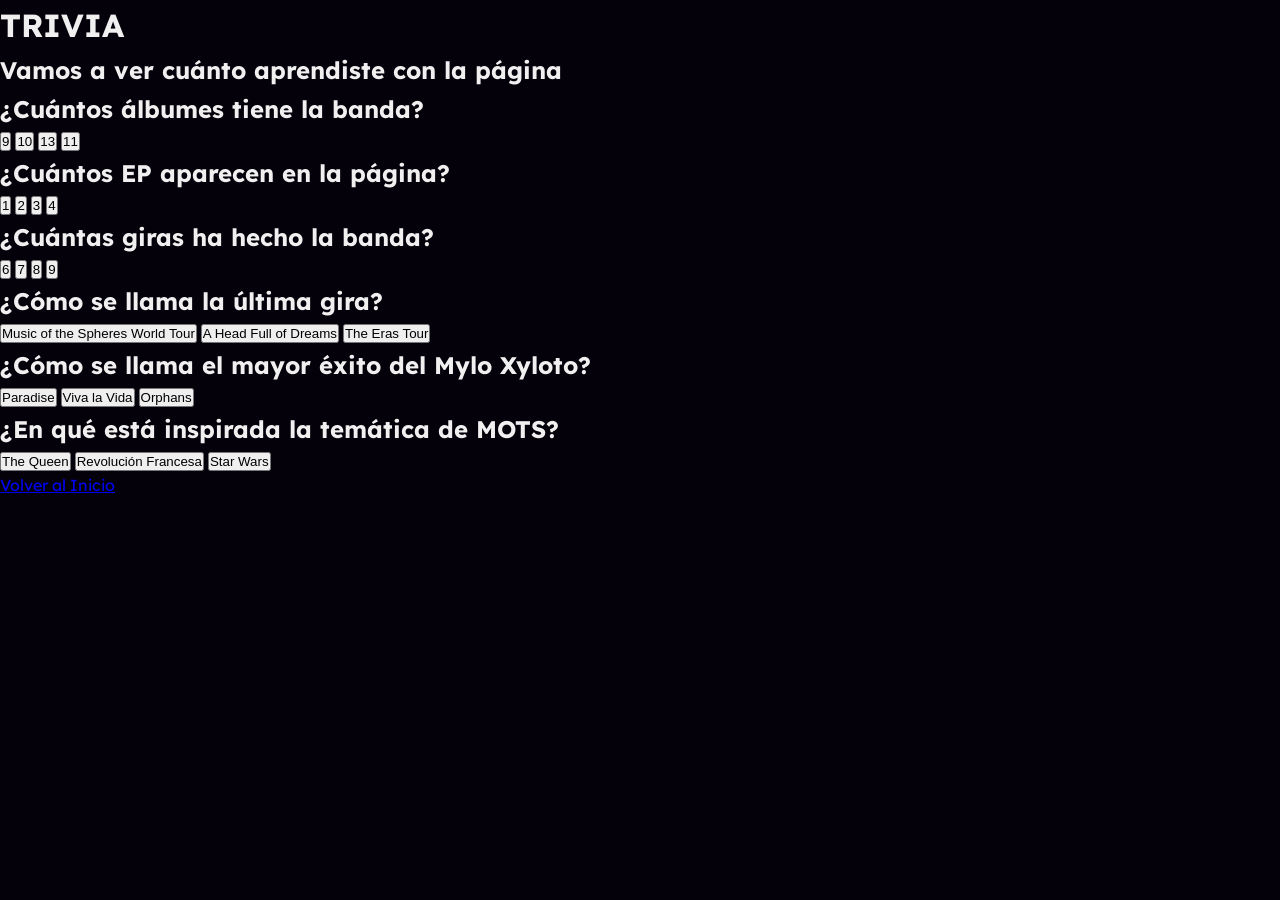
==== index2.html @ adcf5cf4 "nuevos cambios" ====
<!DOCTYPE html>
<html lang="es">
<head>
    <meta charset="UTF-8">
    <meta name="viewport" content="width=device-width, initial-scale=1.0">
    <title>Coldplay Trivia</title>
    <link href="https://fonts.googleapis.com/css2?family=Lexend:wght@300;400;700&display=swap" rel="stylesheet">
    <link rel="stylesheet" href="https://cdnjs.cloudflare.com/ajax/libs/font-awesome/6.0.0/css/all.min.css">
    <link rel="stylesheet" href="styles.css">
    <link rel="stylesheet" href="trivia-styles.css">
</head>
<body class="trivia-page">

    <div class="trivia-header">
        <h1>TRIVIA</h1>
        <h2>Vamos a ver cuánto aprendiste con la página</h2>
    </div>

    <main id="contenedor-trivia" class="contenedor-preguntas">
        </main>

    <div class="contenedor-final">
        <button id="btn-listo" class="boton-trivia" style="display: none;">
            LISTO
        </button>

        <div id="resultado" class="resultado-box">
            <h2 id="puntaje-texto"></h2>
            <p id="mensaje-feedback"></p>
            <a href="index.html" class="boton-volver">Volver al Inicio</a>
        </div>
    </div>

    <script src="script2.js"></script>
</body>
</html>
---- styles.css ----
:root {
    --fondo: #05010a;
    --texto: #f0f0f0;
    --cian: #00d4ff;
    --rosa: #ff00ff;
    --morado: #6a0dad;
}

* {
    box-sizing: border-box;
    margin: 0;
    padding: 0;
}

body {
    background-color: var(--fondo);
    color: var(--texto);
    font-family: 'Lexend', sans-serif;
    line-height: 1.6;
    overflow-x: hidden;
}

/* NAVEGACIÓN */
.navbar {
    display: flex;
    justify-content: space-between;
    padding: 20px 5%;
    position: fixed;
    width: 100%;
    background: rgba(5, 1, 10, 0.9);
    z-index: 1000;
    border-bottom: 1px solid rgba(255, 255, 255, 0.1);
}

.logo {
    font-weight: bold;
    letter-spacing: 5px;
    color: var(--cian);
}

.nav-links {
    display: flex;
    list-style: none;
    gap: 20px;
}

.nav-links a {
    color: white;
    text-decoration: none;
    font-size: 0.9rem;
    transition: 0.3s;
}

.nav-links a:hover {
    color: var(--rosa);
}

/* Hero con fondo full-page (solo en esta sección) */
.hero {
    position: relative;              /* Necesario para posicionar la capa de fondo */
    height: 100vh;                   /* Ocupa toda la altura de la ventana */
    min-height: 700px;               /* Evita que se haga muy pequeño en móviles */
    width: 100vw;                    /* Ancho completo de la ventana */
    margin: 0;
    padding: 0;
    overflow: hidden;
    display: flex;
    align-items: center;
    justify-content: center;
    text-align: center;
    background: radial-gradient(circle at center, rgba(26, 1, 61, 0.7) 0%, rgba(5, 1, 10, 0.95) 70%);
}

/* Capa de imagen de fondo (full-page) */
.hero-background {
    position: absolute;
    inset: 0;                        /* Cubre todo el header: top, right, bottom, left = 0 */
    background-image: url('img/Coldplay.jpg');  /* ← CAMBIA ESTA RUTA por tu imagen */
    background-size: cover;          /* Cubre todo sin distorsionar */
    background-position: center;     /* Centrado */
    background-repeat: no-repeat;
    z-index: -1;                     /* Detrás del texto */
    filter: brightness(0.5) contrast(1.1) saturate(1.2); /* Ajusta para que el texto sea legible */
}

/* El contenido (texto) queda por encima */
.hero-content {
    position: relative;
    z-index: 2;                      /* Por encima de la imagen */
}

/* Ajusta el tamaño del título para que destaque en full-screen */
.hero h1 {
    font-size: 8rem;                 /* Grande para full-page */
    letter-spacing: 20px;
    margin: 0;
    line-height: 1.1;
}

.text-gradient {
    background: linear-gradient(to right, var(--cian), var(--rosa));
    -webkit-background-clip: text;
    -webkit-text-fill-color: transparent;
}

/* SECCIONES GENERALES */
.titulo-seccion {
    text-align: center;
    font-size: 2.5rem;
    margin-bottom: 40px;
    letter-spacing: 8px;
}

#spans {
    color:#ffffff 
}

/* GRID DE INTEGRANTES */
.seccion-banda { padding: 100px 10%; }

.grid-integrantes {
    display: grid;
    grid-template-columns: repeat(auto-fit, minmax(200px, 1fr));
    gap: 30px;
}

.tarjeta-miembro {
    background: rgba(255, 255, 255, 0.03);
    padding: 30px;
    border-radius: 20px;
    text-align: center;
    border: 1px solid rgba(255, 255, 255, 0.1);
    transition: 0.4s;
}

.tarjeta-miembro:hover {
    transform: translateY(-10px);
    border-color: var(--cian);
    box-shadow: 0 0 20px rgba(0, 212, 255, 0.2);
}

.foto {
    width: 100px;
    height: 100px;
    border-radius: 50%;
    margin: 0 auto 20px;
    background-size: cover;
}

/* ROW DE ÁLBUM */
.seccion-discos { padding: 80px 10%; }

.linea-division {
    height: 2px;
    background: linear-gradient(to right, transparent, var(--cian), transparent);
    margin-bottom: 60px;
}

/* GRID DE CANCIONES - ajustado para imágenes más grandes y cuadradas */
.grid-albums {
    display: grid;
    grid-template-columns: repeat(auto-fit, minmax(220px, 1fr));
    gap: 30px;
    padding: 0 5%;
    margin: 40px 0;
}

.tarjeta-album {
    background: rgba(255, 255, 255, 0.03);
    border-radius: 20px;          /* o 24px si quieres más redondeado */
    overflow: hidden;
    border: 1px solid rgba(255, 255, 255, 0.1);
    text-align: center;
    transition: all 0.4s ease;
    cursor: pointer;
    
    /* ← Esto crea espacio alrededor de todo el contenido */
    padding: 12px;
    box-sizing: border-box;
}

.tarjeta-album:hover {
    transform: translateY(-12px);
    box-shadow: 0 0 30px rgba(0, 229, 255, 0.2);
}

.foto-album {
    width: 100%;
    height: 220px;
    background-size: cover;
    background-position: center;
    border-radius: 12px;
    box-shadow: inset 0 2px 10px rgba(0, 0, 0, 0.35);
}

.tarjeta-album h3 {
    font-size: 1.3rem;
    margin: 15px 10px 5px;
    color: var(--texto);
}

.tarjeta-album p {
    font-size: 1rem;
    opacity: 0.8;
    margin: 0 0 15px;
    color: var(--cian);
}

.foto-album {
    width: 180px;
    height: 180px;
    border-radius: 16px;
    margin: 0 auto 20px;
    background-size: cover;
    background-position: center;
    box-shadow: 0 8px 25px rgba(0, 0, 0, 0.5);
}

/* ESTILOS PARA LA EXPANSIÓN */
.tarjeta-album {
    transition: all 0.5s cubic-bezier(0.4, 0, 0.2, 1);
    max-height: 350px; /* Altura cerrada */
}

/* Cuando la tarjeta tiene la clase 'active' */
.tarjeta-album.active {
    max-height: 600px; /* Se expande verticalmente */
    transform: scale(1.02);
    cursor: default;
}

.expand-content {
    max-height: 0;
    overflow: hidden;
    transition: max-height 0.5s ease, opacity 0.5s ease;
    opacity: 0;
    padding: 0 10px;
    border-top: 1px solid rgba(255, 255, 255, 0);
}

.tarjeta-album.active .expand-content {
    max-height: 200px;
    opacity: 1;
    margin-top: 20px;
    padding-top: 15px;
    border-top: 1px solid rgba(255, 255, 255, 0.1);
}

.cancion-famosa {
    font-size: 0.9rem;
    color: #fff;
    margin-bottom: 15px;
}

.cancion-famosa span {
    color: var(--cian);
    display: block;
    font-size: 1.2rem;
    margin-top: 5px;
}

.boton-reproducir {
    background: var(--cian);
    border: none;
    padding: 10px 20px;
    border-radius: 25px;
    color: #05010a;
    font-family: 'Lexend', sans-serif;
    font-weight: bold;
    cursor: pointer;
    transition: 0.3s;
    display: flex;
    align-items: center;
    gap: 10px;
    margin: 0 auto;
}

.boton-reproducir:hover {
    background: var(--rosa);
    transform: scale(1.05);
}

/* Hover personalizado por álbum */
.album-parachutes:hover {
    border-color: #FFFF00;
    box-shadow: 0 0 30px rgba(255, 255, 0, 0.5);
}

.album-rush:hover {
    border-color: #ffffff;
    box-shadow: 0 0 30px rgb(255, 255, 255);
}

.album-xy:hover {
    border-color: #0047AB;
    box-shadow: 0 0 30px rgba(0, 71, 171, 0.6);
}

.album-viva:hover {
    border-color: #654321;
    box-shadow: 0 0 30px rgba(101, 67, 33);
}

.album-prospekt:hover {
    border-color: #e4870d;
    box-shadow: 0 0 30px rgb(228, 135, 13);
}

.album-mylo:hover {
    border-color: #FF10F0;
    box-shadow: 0 0 35px rgba(255, 16, 240, 0.7);
}

.album-ghost:hover {
    border-color: #13708f;
    box-shadow: 0 0 30px rgba(19, 112, 143);
}

.album-head:hover {
    border-color: #CC5500;
    box-shadow: 0 0 30px rgb(204, 85, 0);
}

.album-kaleidoscope:hover {
    border-color: #3232FF;
    box-shadow: 0 0 30px rgb(50, 50, 255);
}

.album-everyday:hover {
    border-color: #808080;
    box-shadow: 0 0 30px rgba(128, 128, 128);
}

.album-spheres:hover {
    border-color: #000064;
    box-shadow: 0 0 30px rgba(0, 0, 100);
}

.album-moon:hover {
    border-color: #00446A;
    box-shadow: 0 0 35px rgb(0, 68, 106);
}


/* GIRAS */
.seccion-giras {
  color: white;
  font-family: "Roboto Condensed", sans-serif;
  padding: 30px 5% 0 5%;
  width: 90%;
  margin: auto;
}

.row-gira {
  display: flex;
  align-items: stretch;
  /* Hace que imagen y texto tengan la misma altura */
  border: 1px solid rgba(255, 255, 255, 0.1);
  overflow: hidden;
  padding: 0;
  margin-bottom: 40px;
}

/* Clase para invertir el orden en la Temporada 2 */
.reverse {
  flex-direction: row-reverse;
}

.texto-era {
  flex: 0 0 70%;
  padding: 40px;
  display: flex;
  flex-direction: column;
  justify-content: center;
}

.imagen-giras {
  flex: 0 0 31%;
  background-position: center;
  background-size: contain;
  background-repeat: no-repeat;
  margin: 0;
  padding: 0;
  min-height: 400px;
  filter: grayscale(0.3) contrast(1.2);
  background-position: center;
  transition: 0.5s;
}

/* Contenedor que agrupa las dos fotos */
.contenedor-imagenes-vertical {
    flex: 0 0 31%; /* Mantiene el ancho que ya tenías */
    display: flex;
    flex-direction: column; /* Las apila una arriba de la otra */
    gap: 0; /* Cambia a 10px si quieres una pequeña separación entre ellas */
}

/* Estilo para cada imagen individual */
.imagen-gira-v {
    flex: 1; /* Hace que cada foto ocupe la mitad exacta de la altura */
    background-position: center;
    background-size: cover;
    background-repeat: no-repeat;
    transition: 0.5s;
    filter: grayscale(0.3) contrast(1.2);
}

.imagen-gira-v:hover {
    filter: grayscale(0);
}

.e1-box {
  border: 3px solid #0047AB;
  box-shadow: -10px 0 20px rgba(255, 255, 0, 0.5);
}

.e1-box h2 {
  color: var(--cian);
  font-size: 40px;
  margin-bottom: 20px;
}

.e2-box {
  border: 3px solid #654321;
  box-shadow: 10px 0 20px rgba(255, 16, 240, 0.7);
}

.e2-box h2 {
  color: var(--cian);
  font-size: 40px;
  margin-bottom: 20px;
  text-align: right;
}

.e3-box {
  border: 3px solid #CC5500;
  box-shadow: -10px 0 20px rgb(50, 50, 255);
}

.e3-box h2 {
  color: var(--cian);
  font-size: 40px;
  margin-bottom: 20px;
}

.e4-box {
  border: 3px solid #00446A;
  box-shadow: 10px 0 20px rgba(0, 0, 100);
}

.e4-box h2 {
  color: var(--cian);
  font-size: 40px;
  margin-bottom: 20px;
  text-align: right;
}

.e2-box, .e4-box p {
  text-align: right;
}

.e1-box, .e2-box, .e3-box, .e4-box {
  border-radius: 15px; 
} 

.parrafo-giras {
  font-size: 1.1rem;
  line-height: 1.8;
  color: #cccccc;
  text-align: justify;
}

/* DATOS CURIOSOS */
.seccion-curiosidades { padding: 100px 10%; background: #080212; }

.dato-box {
    background: rgba(255, 255, 255, 0.03);
    margin-bottom: 20px;
    padding: 25px;
    border-left: 4px solid var(--rosa);
    border-radius: 0 15px 15px 0;
}

.neon-pink { color: var(--rosa); font-weight: bold; text-shadow: 0 0 5px var(--rosa); }
.neon-blue { color: var(--cian); font-weight: bold; text-shadow: 0 0 5px var(--cian); }

/* Contenedor para centrar el botón */
.contenedor-trivia {
    display: flex;
    justify-content: center; /* Centra horizontalmente */
    padding: 40px 0;         /* Espacio arriba y abajo del botón */
    width: 100%;
}

/* El botón de Trivia */
.boton-trivia {
    background-color: transparent;
    color: var(--cian);
    border: 2px solid var(--cian);
    font-family: 'Lexend', sans-serif;
    font-weight: bold;
    letter-spacing: 2px;
    cursor: pointer;
    transition: all 0.3s ease;
    
    /* MANEJO DEL TAMAÑO: */
    padding: 25px 60px;      /* 1. Relleno (Aumenta el tamaño desde adentro) */
    font-size: 2rem;       /* 2. Tamaño de la fuente (Escala el botón) */
    min-width: 300px;        /* 3. Ancho mínimo (Asegura un tamaño base) */
    border-radius: 30px;     /* Redondeado de esquinas */
}

/* Efecto al pasar el mouse */
.boton-trivia:hover {
    background-color: var(--cian);
    color: var(--fondo);
    box-shadow: 0 0 20px var(--cian);
    transform: translateY(-3px); /* Pequeño salto hacia arriba */
}

/* --- ESTILOS DEL FOOTER CORREGIDOS --- */
footer {
    background-color: #05010a; /* Fondo oscuro para que resalten los botones */
    padding: 30px 5%;
    border-top: 1px solid rgba(255, 255, 255, 0.05);
}

.footer-container {
    display: flex;
    justify-content: space-between; /* Separa sociales a la izq y textos a la der */
    align-items: center; /* Centra verticalmente */
    max-width: 1200px;
    margin: 0 auto;
}

/* Sección de Botones Sociales */
.footer-socials {
    display: flex;
    gap: 15px; /* Espacio entre botones */
}

/* El botón circular blanco y transparente */
.social-btn {
    display: flex;
    align-items: center;
    justify-content: center;
    width: 40px;  /* Tamaño del círculo */
    height: 40px;
    border-radius: 50%; /* Lo hace circular */
    border: 2px solid rgba(255, 255, 255, 0.3); /* Borde blanco transparente */
    color: rgba(255, 255, 255, 0.7); /* Icono blanco transparente */
    font-size: 1.1rem;
    text-decoration: none;
    transition: all 0.3s ease; /* Animación suave */
    background-color: transparent;
}

/* Efecto Hover (igual que en el video) */
.social-btn:hover {
    background-color: #ffffff; /* Fondo se vuelve blanco sólido */
    color: #05010a;            /* Icono se vuelve oscuro */
    border-color: #ffffff;     /* Borde se vuelve blanco sólido */
    transform: translateY(-3px); /* Pequeño salto hacia arriba */
}

.footer-credits {
    text-align: center;      /* Asegura que el texto esté centrado */
    width: 100%;
}

.footer-credits p {
    margin: 5px 0;
    display: block;          /* Hace que cada frase ocupe su propia línea */
}

.footer-credits .spans a {
    color: var(--rosa); /* O usa var(--cian) si prefieres */
    text-decoration: none;
    font-weight: bold;
}

.footer-credits .spans a:hover {
    text-decoration: underline;
}


/* RESPONSIVE DESIGN (PARA TODOS LOS CELULARES) */

@media screen and (max-width: 768px) {
    /* 1. Ajuste de Títulos Principales */
    .hero-content h1 {
        font-size: 2.5rem; /* Más pequeño para que no se corte */
        letter-spacing: 2px;
    }

    .titulo-seccion {
        font-size: 2rem;
        margin-bottom: 30px;
    }

    /* 2. Navegación (Navbar) */
    .navbar {
        flex-direction: column;
        padding: 10px;
        text-align: center;
    }

    .nav-links {
        gap: 10px;
        margin-top: 10px;
        flex-wrap: wrap; /* Si hay muchos links, saltan de línea */
        justify-content: center;
    }

    .nav-links li a {
        font-size: 0.9rem;
    }

    /* 3. Grid de Integrantes (Banda) */
    .grid-integrantes {
        grid-template-columns: 1fr; /* Una sola columna en móvil */
        gap: 20px;
        padding: 20px;
    }

    .tarjeta-miembro {
        max-width: 100%; /* Que ocupen todo el ancho disponible */
    }

    /* 4. Sección de Discos (Discografía) */
    .contenedor-discos {
        flex-direction: column; /* Se apilan verticalmente */
        height: auto;
        gap: 15px;
    }

    .tarjeta-album {
        width: 100% !important; /* Forzamos el ancho completo */
        height: 300px; /* Altura fija para que no sea infinita */
    }

    .tarjeta-album.active {
        height: 450px; /* Un poco más alta cuando se abre */
    }

    /* 5. Giras y Hechos Curiosos */
    .grid-giras, .grid-curiosidades {
        grid-template-columns: 1fr; /* Todo en una columna */
    }

    .box-gira, .box-curiosidad {
        padding: 20px;
        text-align: center;
    }

    /* 6. Trivia Button */
    .boton-trivia {
        width: 90%; /* Casi todo el ancho del cel */
        font-size: 1.5rem;
        padding: 15px;
    }

    /* 7. Footer */
    .footer-container {
        flex-direction: column;
        gap: 25px;
        text-align: center;
    }

    .footer-socials {
        justify-content: center;
        flex-wrap: wrap;
    }

    .footer-credits {
        text-align: center;
    }
}
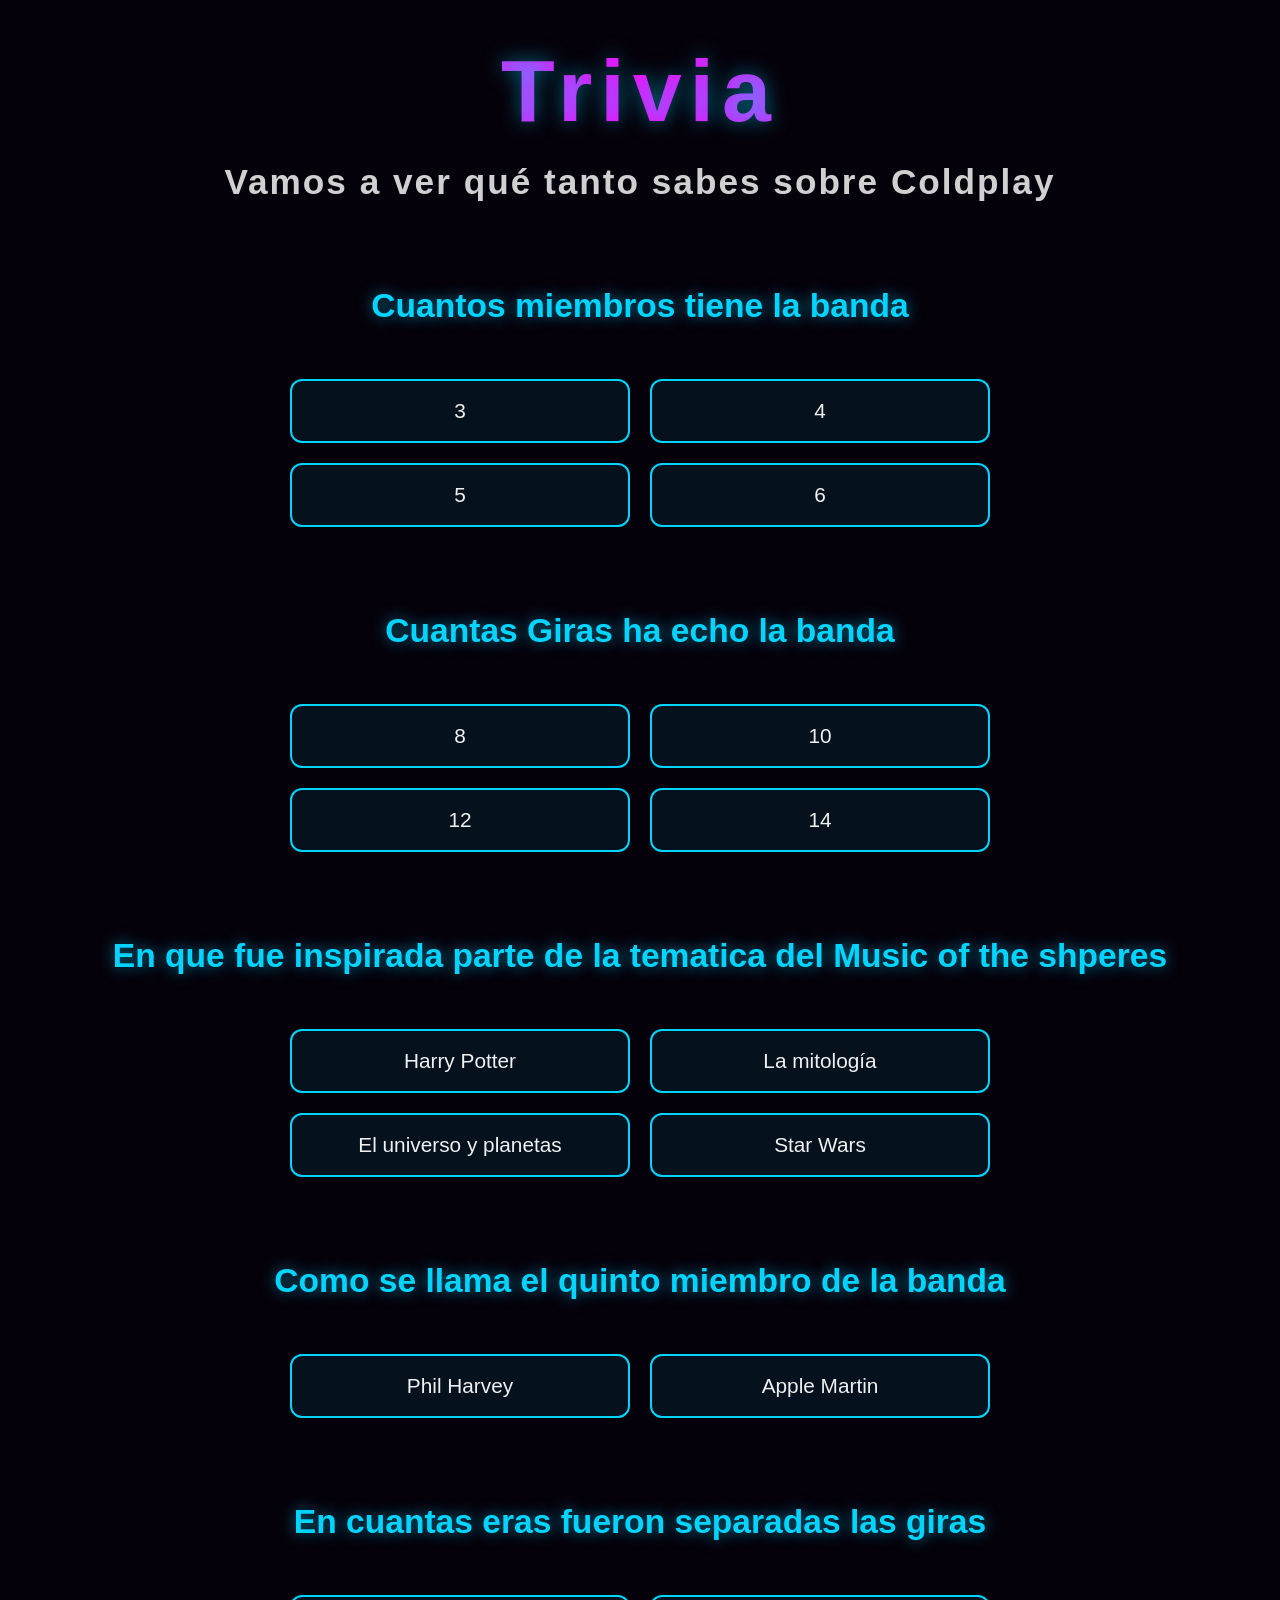
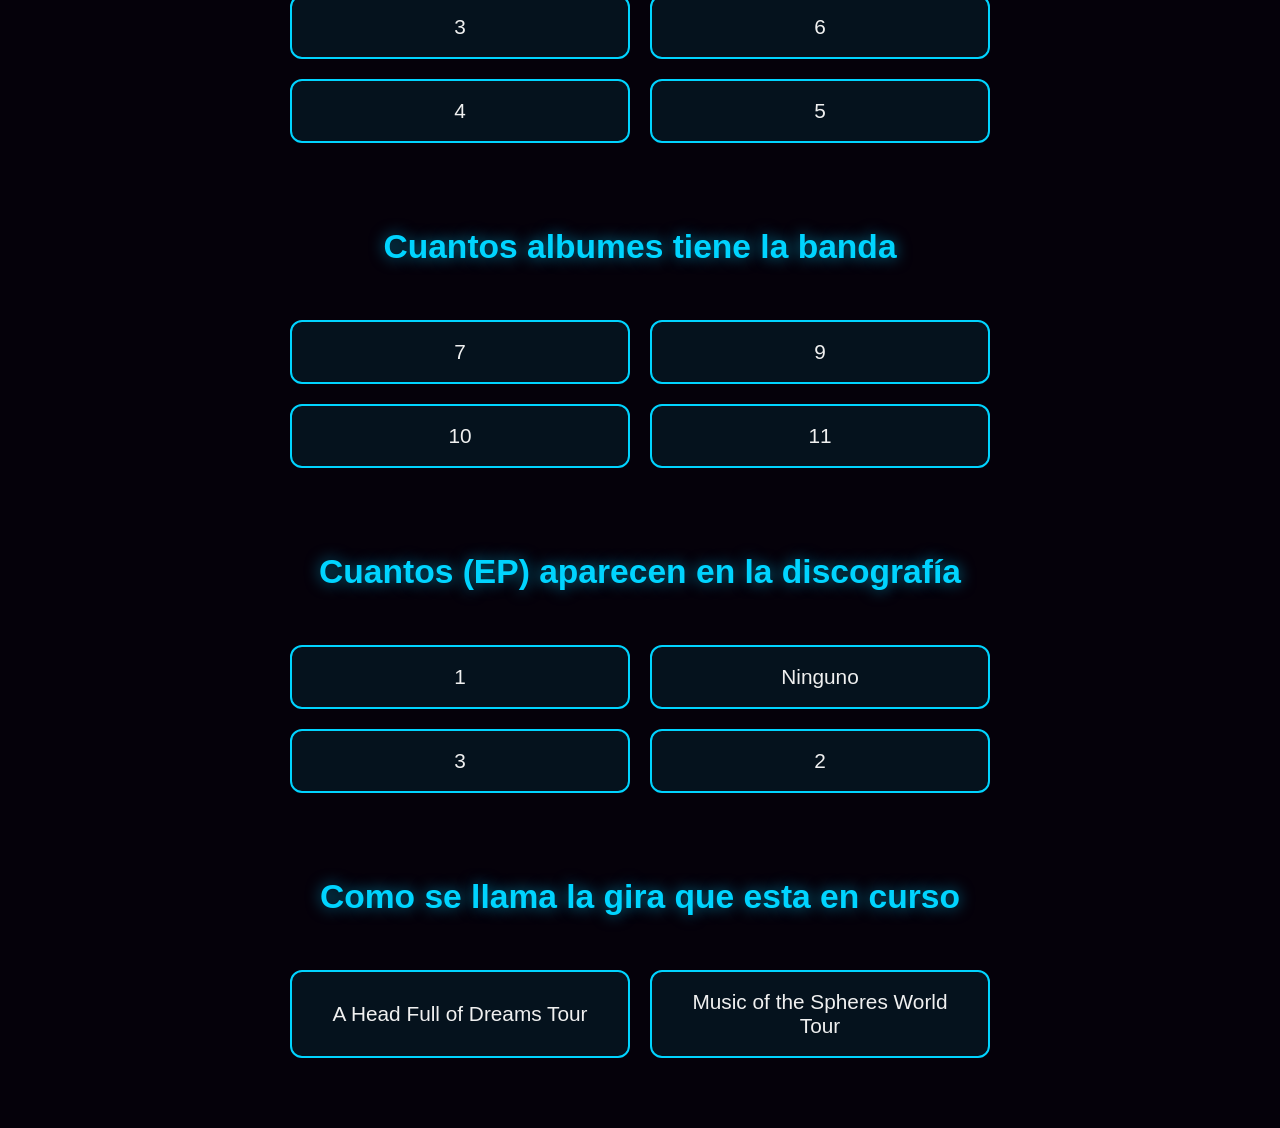
==== commit d6272fea: "nuevas actualizaciones" ====
--- a/index2.html
+++ b/index2.html
@@ -3,32 +3,73 @@
 <head>
     <meta charset="UTF-8">
     <meta name="viewport" content="width=device-width, initial-scale=1.0">
-    <title>Coldplay Trivia</title>
-    <link href="https://fonts.googleapis.com/css2?family=Lexend:wght@300;400;700&display=swap" rel="stylesheet">
-    <link rel="stylesheet" href="https://cdnjs.cloudflare.com/ajax/libs/font-awesome/6.0.0/css/all.min.css">
-    <link rel="stylesheet" href="styles.css">
-    <link rel="stylesheet" href="trivia-styles.css">
+    <link rel="stylesheet" href="styles2.css">
+    <link rel="icon" type="avif" href="img/logo.png" />
+    <title>Trivia Coldplay</title>
+    
 </head>
-<body class="trivia-page">
+<body>
+    <h1 id="title-trivia">Trivia</h1>
+    <h2 id="subtitle">Vamos a ver qué tanto sabes sobre Coldplay</h2>
 
-    <div class="trivia-header">
-        <h1>TRIVIA</h1>
-        <h2>Vamos a ver cuánto aprendiste con la página</h2>
+    <h3>Cuantos miembros tiene la banda</h3>
+    <div class="opciones">
+        <button class="btn-opcion">3</button>
+        <button class="btn-opcion">4</button>
+        <button class="btn-opcion">5</button>
+        <button class="btn-opcion">6</button>
     </div>
 
-    <main id="contenedor-trivia" class="contenedor-preguntas">
-        </main>
+    <h3>Cuantas Giras ha echo la banda</h3>
+    <div class="opciones">
+        <button class="btn-opcion">8</button>
+        <button class="btn-opcion">10</button>
+        <button class="btn-opcion">12</button>
+        <button class="btn-opcion">14</button>
+    </div>
 
-    <div class="contenedor-final">
-        <button id="btn-listo" class="boton-trivia" style="display: none;">
-            LISTO
-        </button>
+    <h3>En que fue inspirada parte de la tematica del Music of the shperes</h3>
+    <div class="opciones">
+        <button class="btn-opcion">Harry Potter</button>
+        <button class="btn-opcion">La mitología</button>
+        <button class="btn-opcion">El universo y planetas</button>
+        <button class="btn-opcion">Star Wars</button>
+    </div>
 
-        <div id="resultado" class="resultado-box">
-            <h2 id="puntaje-texto"></h2>
-            <p id="mensaje-feedback"></p>
-            <a href="index.html" class="boton-volver">Volver al Inicio</a>
-        </div>
+    <h3>Como se llama el quinto miembro de la banda</h3>
+    <div class="opciones">
+        <button class="btn-opcion">Phil Harvey</button>
+        <button class="btn-opcion">Apple Martin</button>
+    </div>
+
+    <h3>En cuantas eras fueron separadas las giras</h3>
+    <div class="opciones">
+        <button class="btn-opcion">3</button>
+        <button class="btn-opcion">6</button>
+        <button class="btn-opcion">4</button>
+        <button class="btn-opcion">5</button>
+    </div>
+
+    <h3>Cuantos albumes tiene la banda</h3>
+    <div class="opciones">
+        <button class="btn-opcion">7</button>
+        <button class="btn-opcion">9</button>
+        <button class="btn-opcion">10</button>
+        <button class="btn-opcion">11</button>
+    </div>
+
+    <h3>Cuantos (EP) aparecen en la discografía</h3>
+    <div class="opciones">
+        <button class="btn-opcion">1</button>
+        <button class="btn-opcion">Ninguno</button>
+        <button class="btn-opcion">3</button>
+        <button class="btn-opcion">2</button>
+    </div>
+
+    <h3>Como se llama la gira que esta en curso</h3>
+    <div class="opciones">
+        <button class="btn-opcion">A Head Full of Dreams Tour</button>
+        <button class="btn-opcion">Music of the Spheres World Tour</button>
     </div>
 
     <script src="script2.js"></script>
--- a/styles2.css
+++ b/styles2.css
@@ -0,0 +1,100 @@
+:root {
+    --fondo: #05010a;
+    --texto: #f0f0f0;
+    --cian: #00d4ff;
+    --rosa: #ff00ff;
+}
+
+* {
+    margin: 0;
+    padding: 0;
+    box-sizing: border-box;
+}
+
+body {
+    background-color: var(--fondo);
+    color: var(--texto);
+    font-family: 'Lexend', sans-serif;
+    min-height: 100vh;
+    padding: 40px 20px;
+    text-align: center;
+}
+
+#title-trivia {
+    font-size: 5.5rem;
+    font-weight: 700;
+    letter-spacing: 8px;
+    background: linear-gradient(90deg, var(--cian), var(--rosa), var(--cian));
+    -webkit-background-clip: text;
+    -webkit-text-fill-color: transparent;
+    background-clip: text;
+    text-shadow: 0 0 20px rgba(0, 212, 255, 0.5);
+    margin-bottom: 20px;
+    animation: glow 3s ease-in-out infinite alternate;
+}
+
+#subtitle {
+    font-size: 2.2rem;
+    color: #d0d0d0;
+    margin-bottom: 60px;
+    letter-spacing: 2px;
+}
+
+h3 {
+    margin: 50px 0 20px;
+    font-weight: 600;
+    line-height: 1.4;
+    margin: 80px 0 50px;
+}
+
+.cyan {
+    color: var(--cian);
+    text-shadow: 0 0 15px rgba(0, 212, 255, 0.6);
+}
+
+.cyan {
+    font-size: 2.1rem;  /* Tamaño base grande para las preguntas */
+}
+
+.opciones {
+    display: grid;
+    grid-template-columns: 1fr 1fr;          /* 2 columnas */
+    gap: 20px;                               /* espacio entre botones */
+    max-width: 700px;
+    margin: 30px auto;                       /* centrado y espacio arriba/abajo */
+}
+
+.btn-opcion {
+    background: rgba(0, 212, 255, 0.08);     /* fondo sutil cian */
+    border: 2px solid var(--cian);
+    border-radius: 12px;
+    color: var(--texto);
+    font-size: 1.3rem;
+    font-weight: 500;
+    padding: 18px 25px;
+    cursor: pointer;
+    transition: all 0.3s ease;
+    text-align: center;
+}
+
+.btn-opcion:hover {
+    background: rgba(0, 212, 255, 0.25);
+    border-color: var(--rosa);
+    box-shadow: 0 0 20px rgba(0, 212, 255, 0.5);
+    transform: translateY(-3px);
+}
+
+.btn-opcion:active {
+    transform: translateY(0);
+    box-shadow: 0 0 15px rgba(255, 0, 255, 0.4);
+}
+
+@keyframes glow {
+    from {
+        text-shadow: 0 0 10px rgba(0, 212, 255, 0.4);
+    }
+
+    to {
+        text-shadow: 0 0 30px rgba(255, 0, 255, 0.6), 0 0 50px rgba(0, 212, 255, 0.4);
+    }
+}
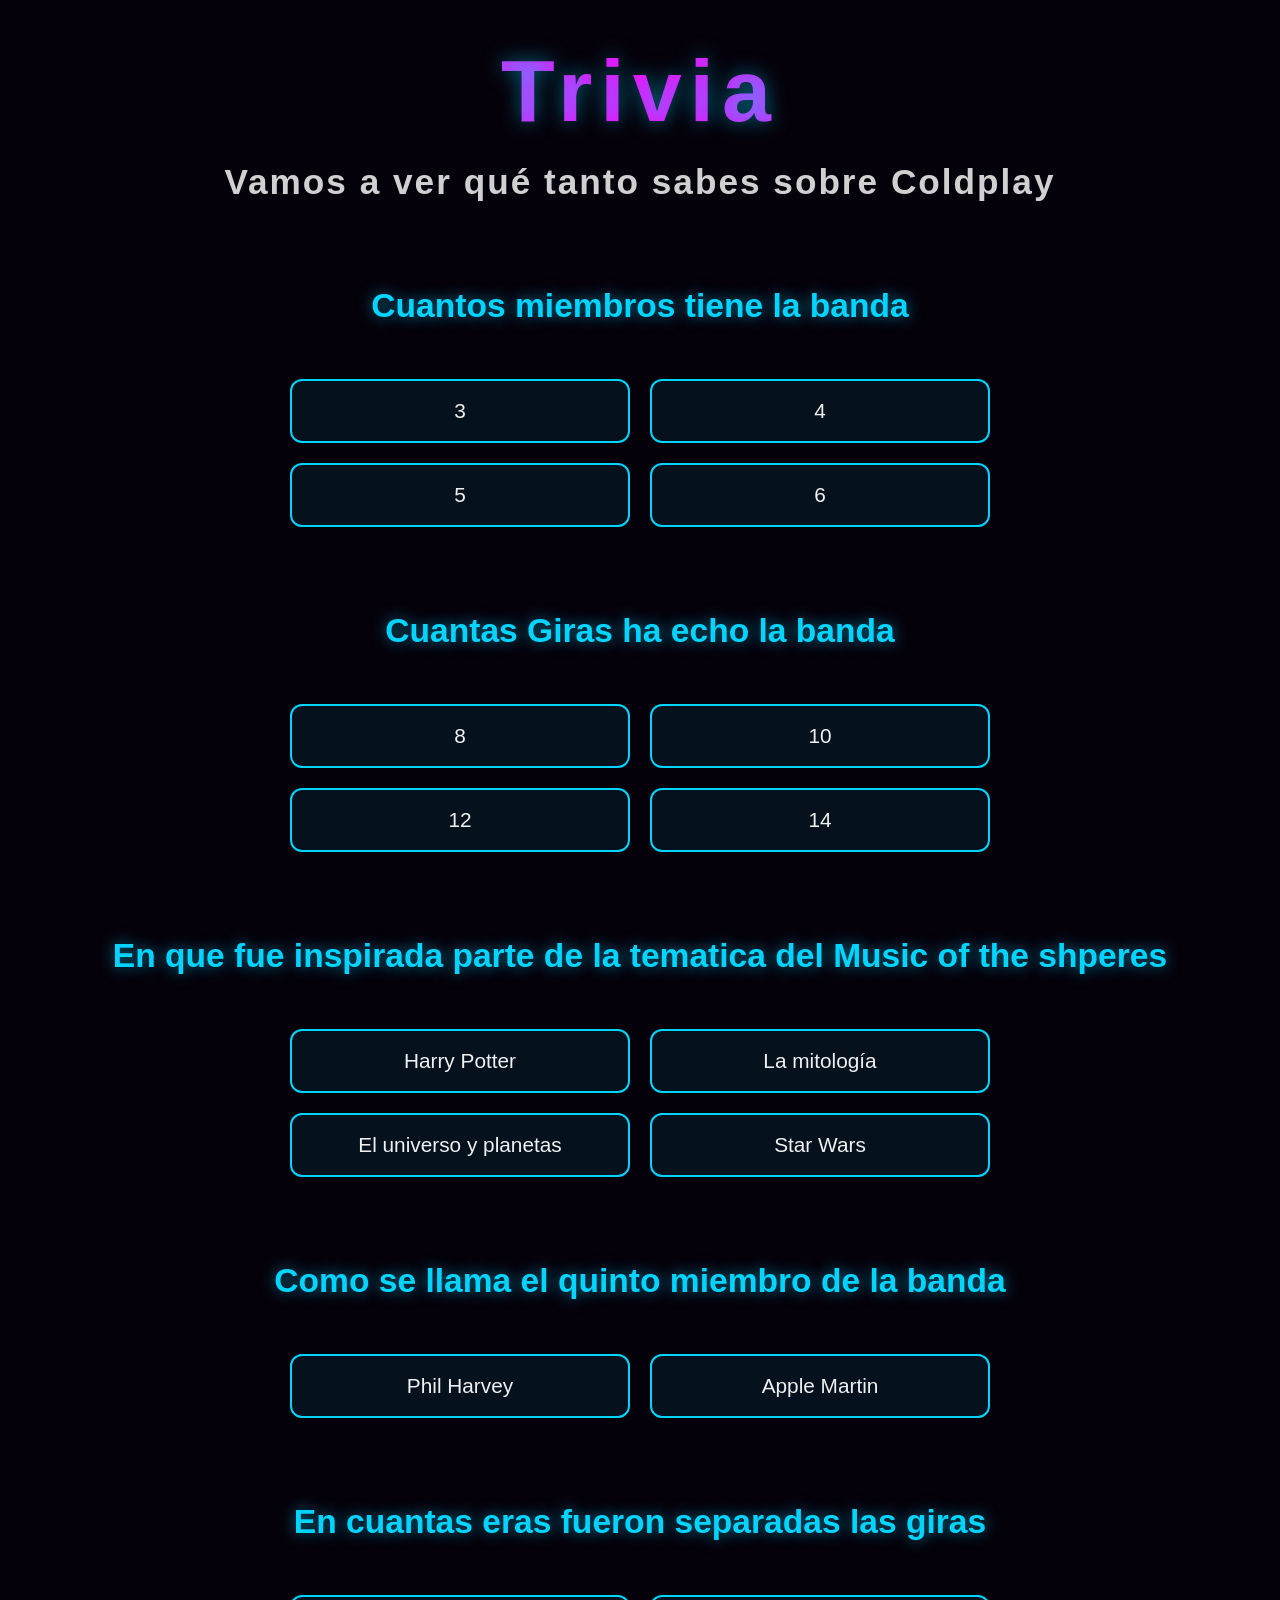
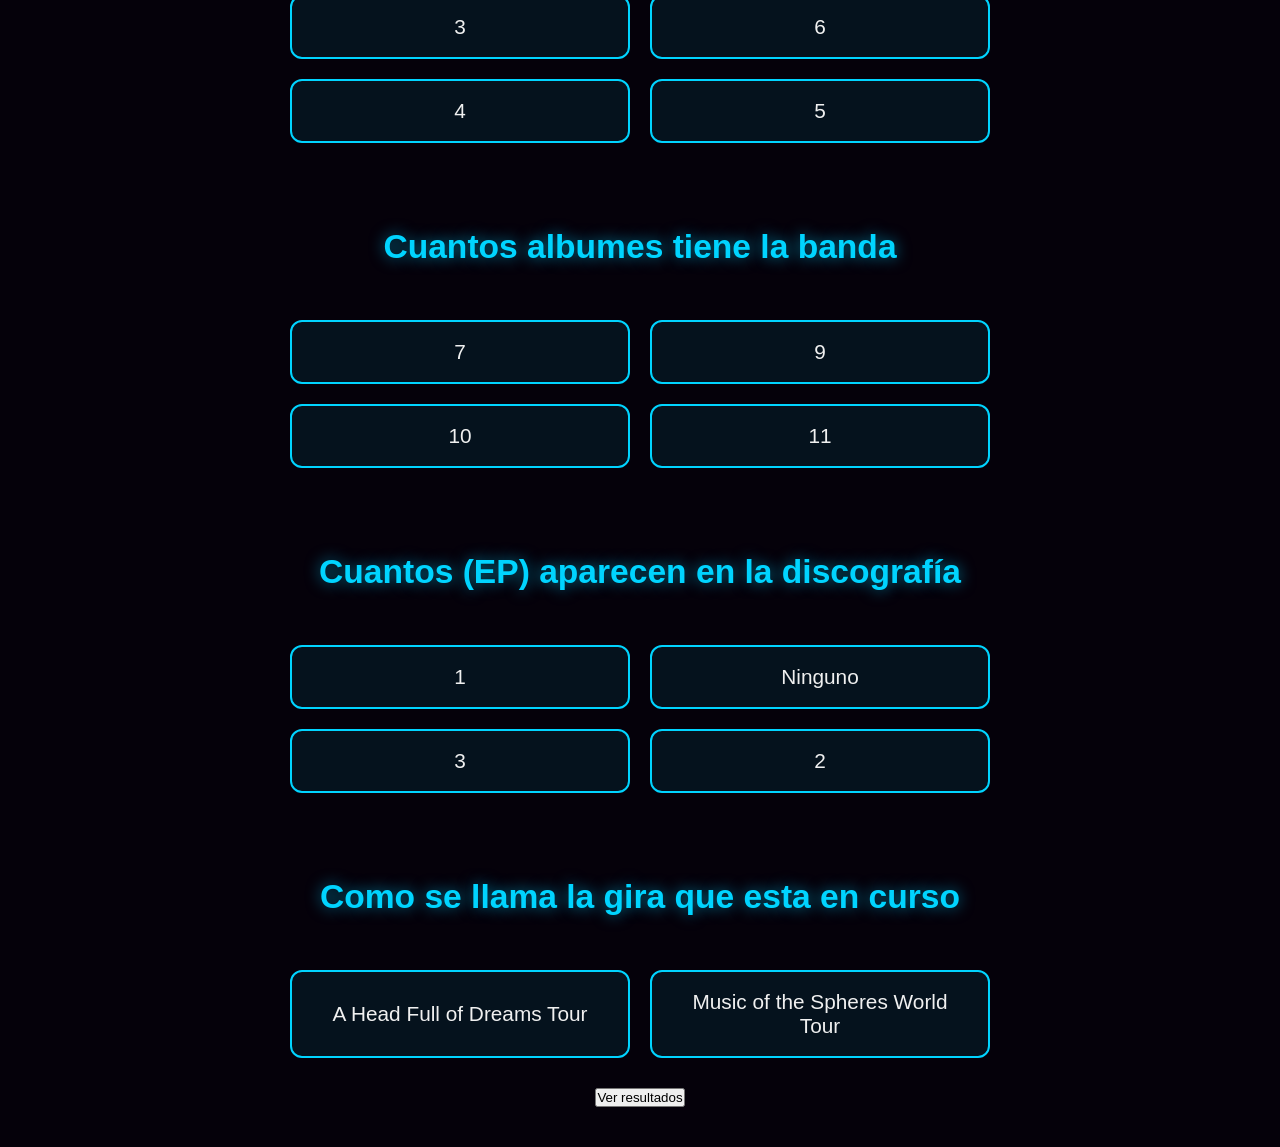
==== commit 1d7b695c: "actualizacion del js" ====
--- a/index2.html
+++ b/index2.html
@@ -13,7 +13,7 @@
     <h2 id="subtitle">Vamos a ver qué tanto sabes sobre Coldplay</h2>
 
     <h3>Cuantos miembros tiene la banda</h3>
-    <div class="opciones">
+    <div class="opciones" data-correct="4">
         <button class="btn-opcion">3</button>
         <button class="btn-opcion">4</button>
         <button class="btn-opcion">5</button>
@@ -21,7 +21,7 @@
     </div>
 
     <h3>Cuantas Giras ha echo la banda</h3>
-    <div class="opciones">
+    <div class="opciones" data-correct="8">
         <button class="btn-opcion">8</button>
         <button class="btn-opcion">10</button>
         <button class="btn-opcion">12</button>
@@ -29,7 +29,7 @@
     </div>
 
     <h3>En que fue inspirada parte de la tematica del Music of the shperes</h3>
-    <div class="opciones">
+    <div class="opciones" data-correct="Star Wars">
         <button class="btn-opcion">Harry Potter</button>
         <button class="btn-opcion">La mitología</button>
         <button class="btn-opcion">El universo y planetas</button>
@@ -37,13 +37,13 @@
     </div>
 
     <h3>Como se llama el quinto miembro de la banda</h3>
-    <div class="opciones">
+    <div class="opciones" data-correct="Phil Harvey">
         <button class="btn-opcion">Phil Harvey</button>
         <button class="btn-opcion">Apple Martin</button>
     </div>
 
     <h3>En cuantas eras fueron separadas las giras</h3>
-    <div class="opciones">
+    <div class="opciones" data-correct="4">
         <button class="btn-opcion">3</button>
         <button class="btn-opcion">6</button>
         <button class="btn-opcion">4</button>
@@ -51,7 +51,7 @@
     </div>
 
     <h3>Cuantos albumes tiene la banda</h3>
-    <div class="opciones">
+    <div class="opciones" data-correct="10">
         <button class="btn-opcion">7</button>
         <button class="btn-opcion">9</button>
         <button class="btn-opcion">10</button>
@@ -59,7 +59,7 @@
     </div>
 
     <h3>Cuantos (EP) aparecen en la discografía</h3>
-    <div class="opciones">
+    <div class="opciones" data-correct="2">
         <button class="btn-opcion">1</button>
         <button class="btn-opcion">Ninguno</button>
         <button class="btn-opcion">3</button>
@@ -67,9 +67,20 @@
     </div>
 
     <h3>Como se llama la gira que esta en curso</h3>
-    <div class="opciones">
+    <div class="opciones" data-correct="Music of the Spheres World Tour">
         <button class="btn-opcion">A Head Full of Dreams Tour</button>
         <button class="btn-opcion">Music of the Spheres World Tour</button>
+    </div>
+
+    <button id="ver-resultados">
+        Ver resultados
+    </button>
+
+    <div id="modal-resultado" class="modal">
+        <div class="modal-content">
+            <h2 id="puntaje-texto"></h2>
+            <button id="cerrar-modal">Listo</button>
+        </div>
     </div>
 
     <script src="script2.js"></script>
--- a/styles2.css
+++ b/styles2.css
@@ -89,6 +89,92 @@
     box-shadow: 0 0 15px rgba(255, 0, 255, 0.4);
 }
 
+/* ... (mantén todo tu CSS anterior) ... */
+
+/* Estilos para selección y correcto/incorrecto */
+.btn-opcion.seleccionada {
+    background: rgba(0, 212, 255, 0.4) !important;
+    border-color: #fff !important;
+    box-shadow: 0 0 25px rgba(0, 212, 255, 0.7);
+    transform: translateY(-3px) !important;
+}
+
+.btn-opcion.correcta {
+    background: rgba(0, 255, 100, 0.4) !important;
+    border-color: #00ff64 !important;
+    box-shadow: 0 0 25px rgba(0, 255, 100, 0.7);
+}
+
+.btn-opcion.incorrecta {
+    background: rgba(255, 50, 50, 0.3) !important;
+    border-color: #ff5050 !important;
+}
+
+.ver-resultados {
+    text-align: center; 
+    margin: 80px 0 40px;
+    margin-top: 60px; 
+    padding: 20px 40px; 
+    font-size: 1.5rem; 
+    background: linear-gradient(90deg, #00d4ff, #ff00ff); 
+    border: none; 
+    color: white; 
+    border-radius: 12px; 
+    cursor: pointer; 
+    display: none;
+}
+
+.modal {
+    display: none;
+    position: fixed;
+    z-index: 1000;
+    left: 0;
+    top: 0;
+    width: 100%;
+    height: 100%;
+    background-color: rgba(0,0,0,0.75);
+    align-items: center;
+    justify-content: center;
+}
+
+.modal-content {
+    background: var(--fondo);
+    border: 3px solid var(--cian);
+    border-radius: 20px;
+    padding: 50px 60px;
+    text-align: center;
+    max-width: 500px;
+    box-shadow: 0 0 40px rgba(0, 212, 255, 0.6);
+}
+
+.modal-content h2 {
+    font-size: 3rem;
+    margin-bottom: 30px;
+    background: linear-gradient(90deg, var(--cian), var(--rosa));
+    -webkit-background-clip: text;
+    -webkit-text-fill-color: transparent;
+}
+
+#cerrar-modal {
+    padding: 15px 50px;
+    font-size: 1.4rem;
+    background: linear-gradient(90deg, var(--cian), var(--rosa));
+    border: none;
+    color: white;
+    border-radius: 12px;
+    cursor: pointer;
+    transition: all 0.3s;
+}
+
+#cerrar-modal:hover {
+    transform: scale(1.08);
+    box-shadow: 0 0 25px rgba(255, 0, 255, 0.6);
+}
+
+.pregunta {
+    margin-bottom: 80px;
+}
+
 @keyframes glow {
     from {
         text-shadow: 0 0 10px rgba(0, 212, 255, 0.4);
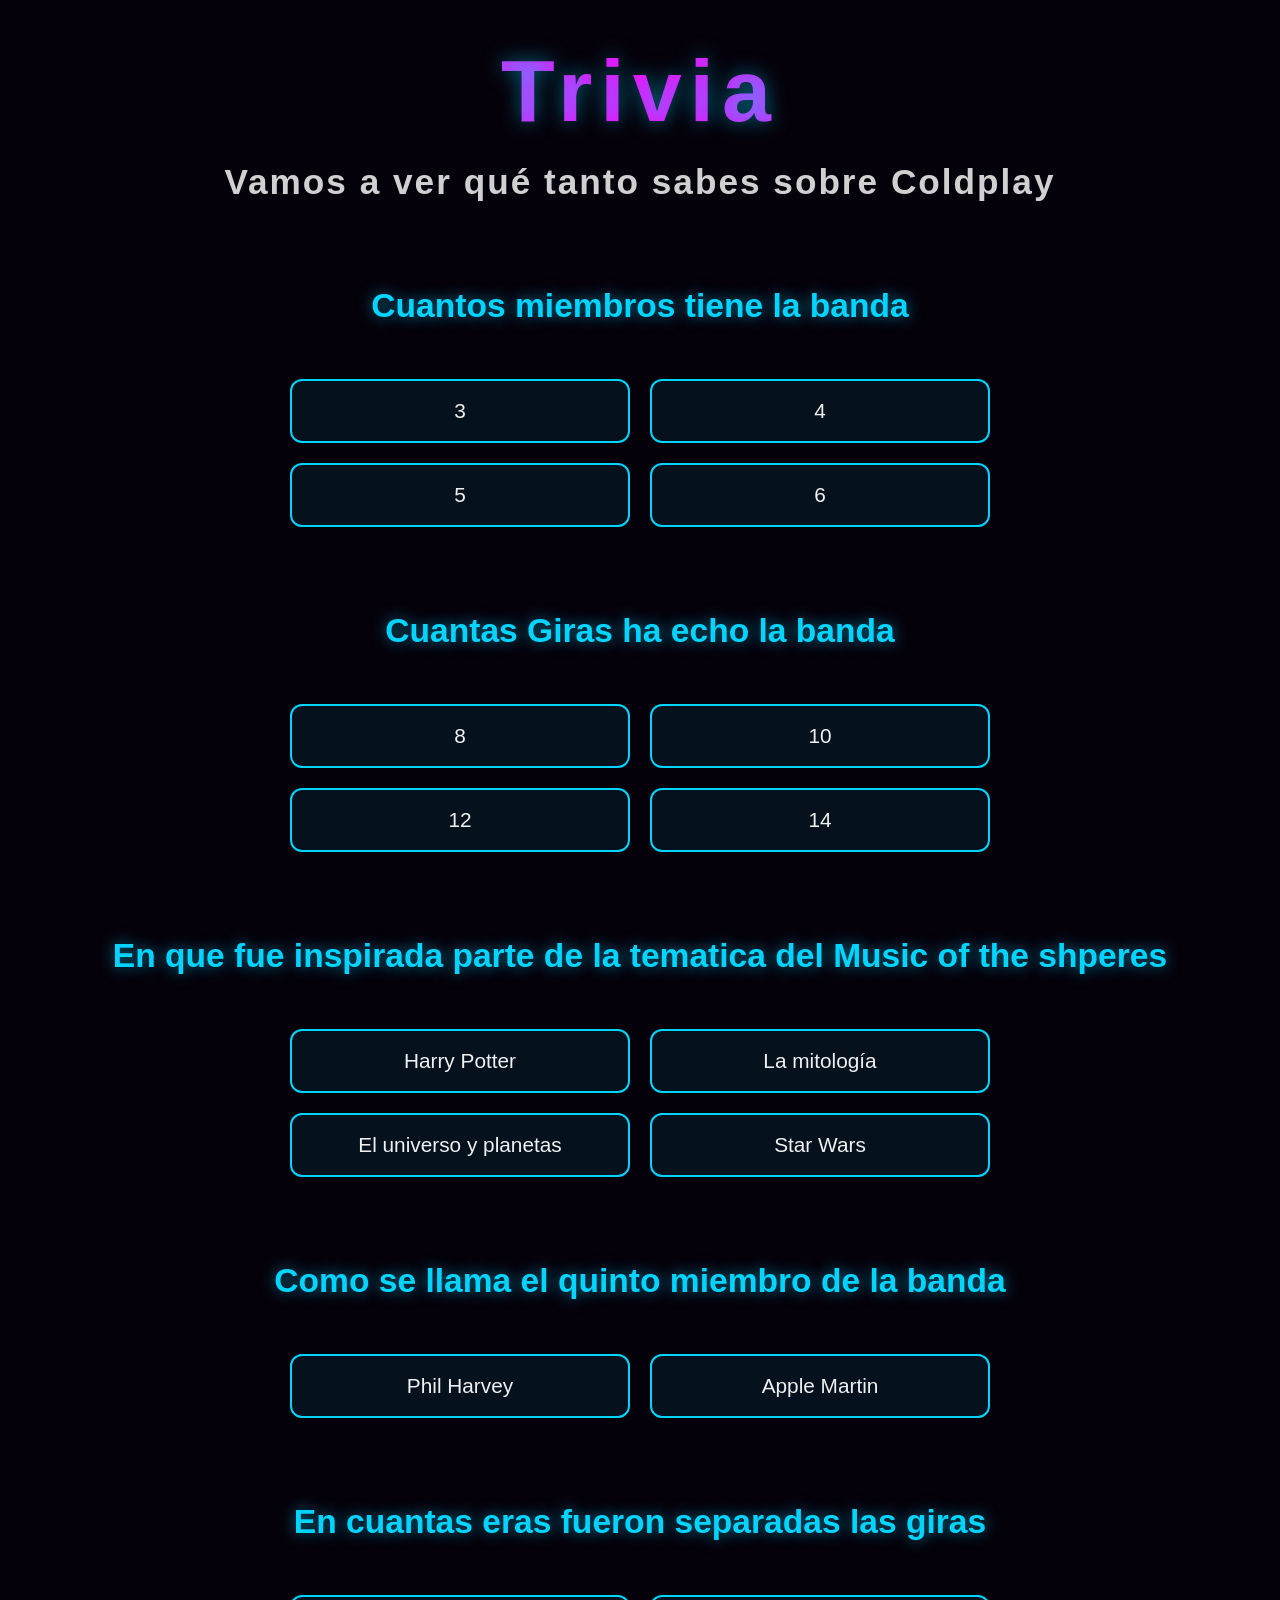
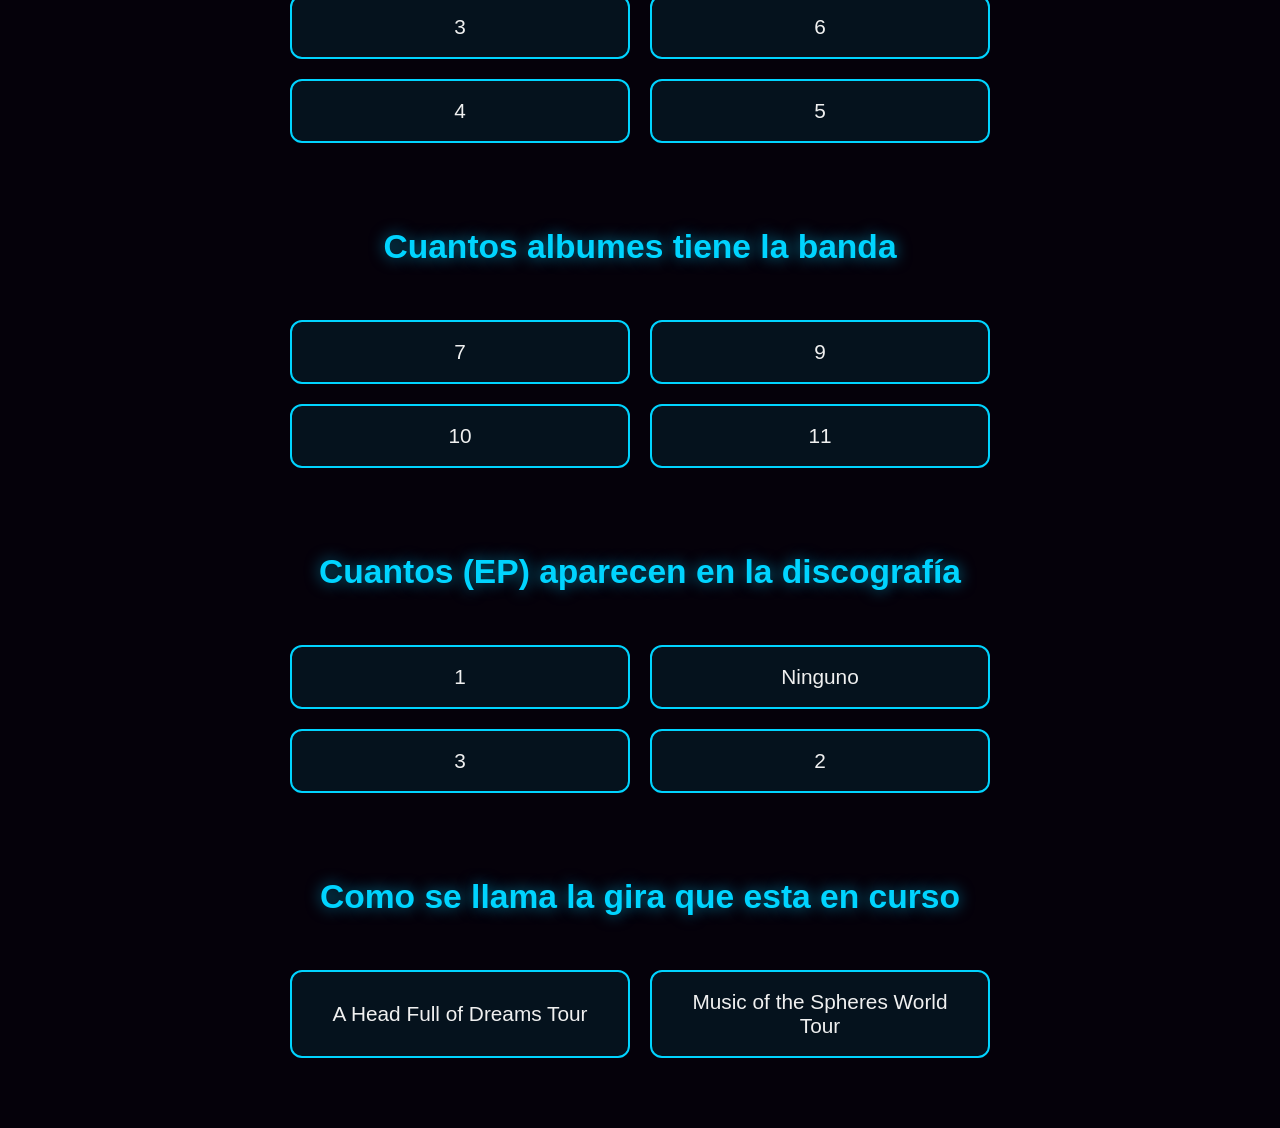
==== commit 5cc17c91: "actualizacion del html" ====
--- a/index2.html
+++ b/index2.html
@@ -72,17 +72,6 @@
         <button class="btn-opcion">Music of the Spheres World Tour</button>
     </div>
 
-    <button id="ver-resultados">
-        Ver resultados
-    </button>
-
-    <div id="modal-resultado" class="modal">
-        <div class="modal-content">
-            <h2 id="puntaje-texto"></h2>
-            <button id="cerrar-modal">Listo</button>
-        </div>
-    </div>
-
     <script src="script2.js"></script>
 </body>
 </html>
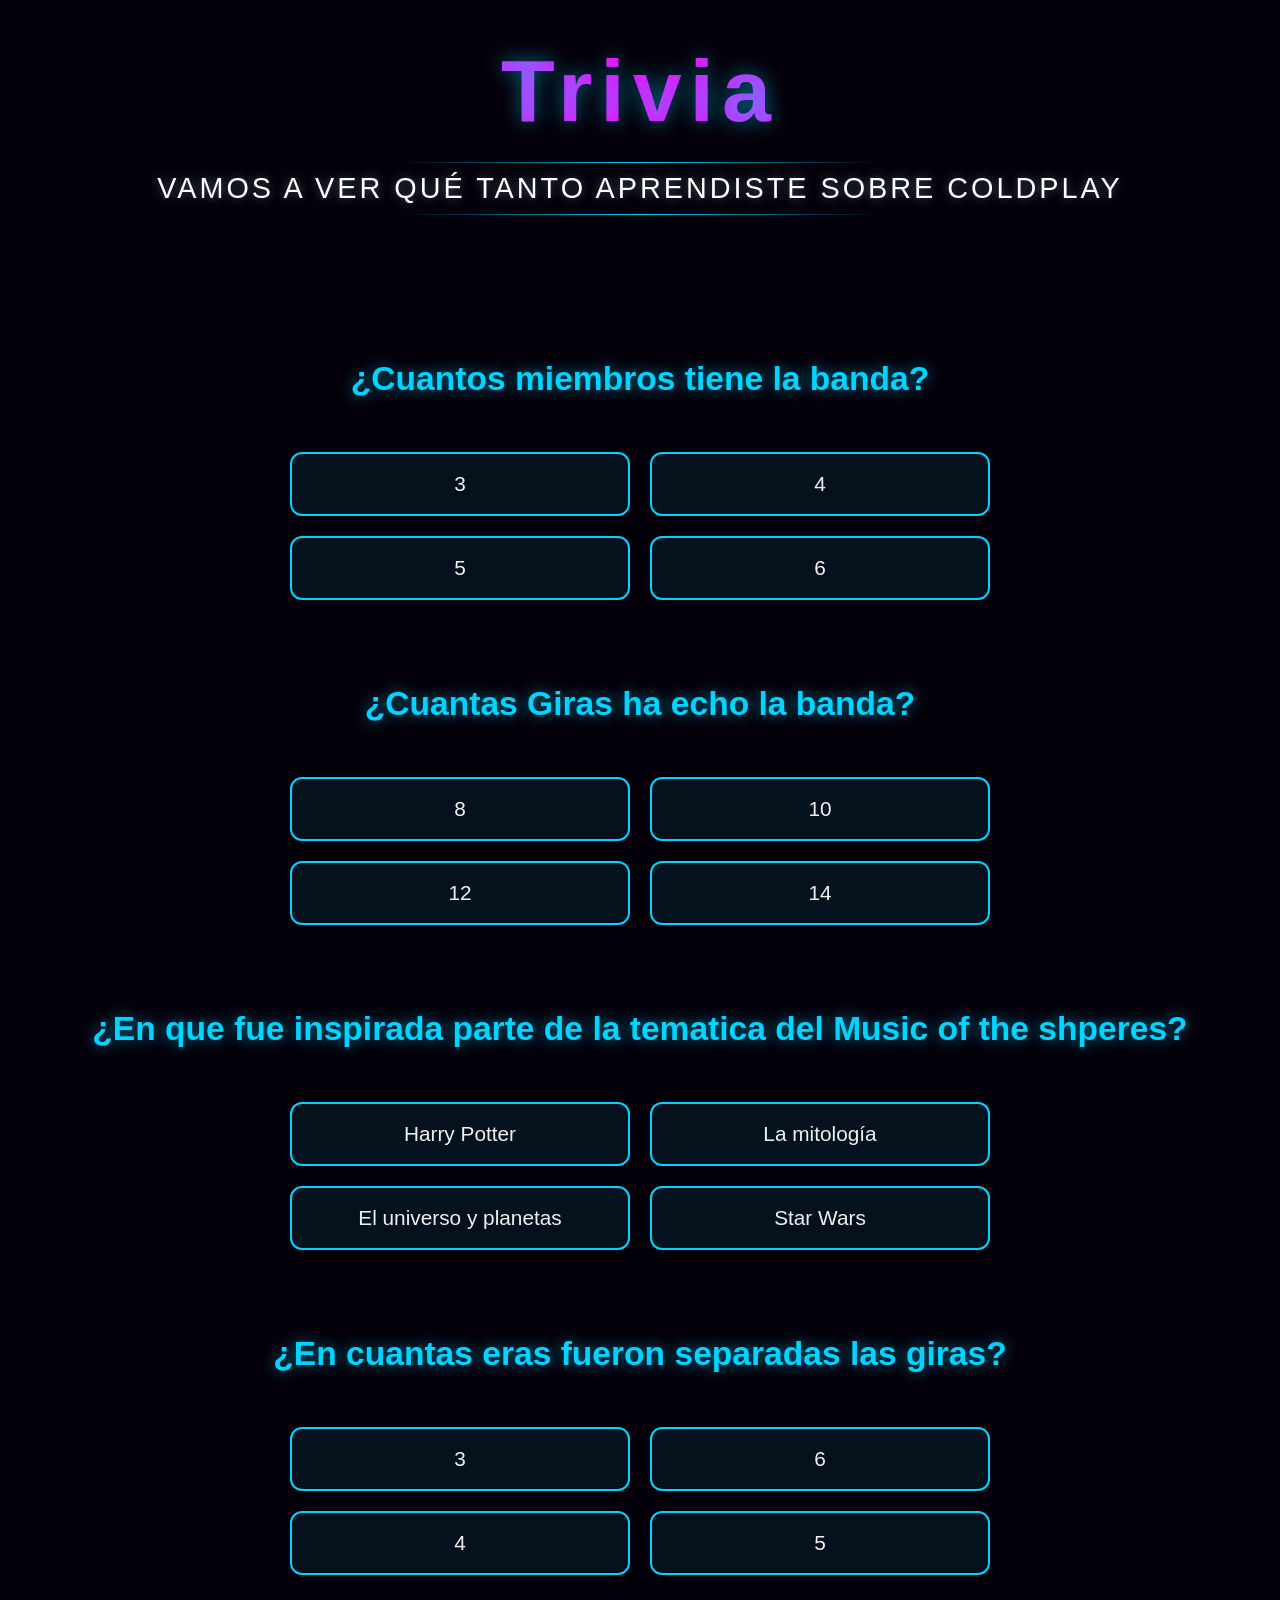
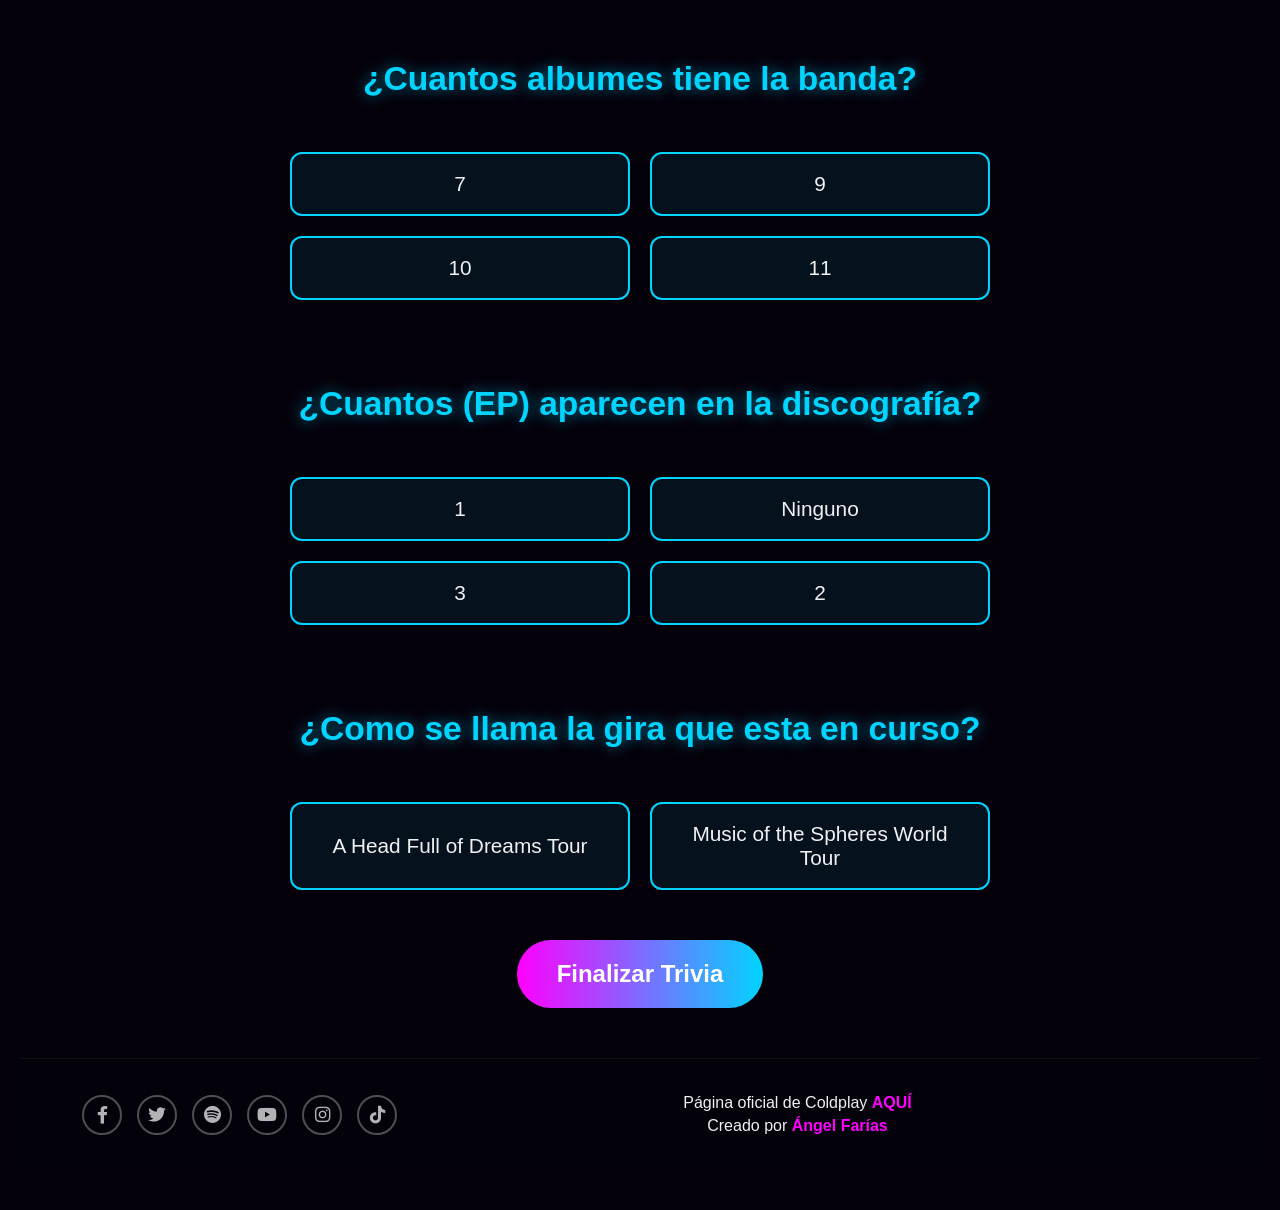
==== commit 8014f07c: "ultimas actualizaciones" ====
--- a/index2.html
+++ b/index2.html
@@ -1,18 +1,21 @@
 <!DOCTYPE html>
 <html lang="es">
+
 <head>
     <meta charset="UTF-8">
     <meta name="viewport" content="width=device-width, initial-scale=1.0">
     <link rel="stylesheet" href="styles2.css">
+    <link rel="stylesheet" href="https://cdnjs.cloudflare.com/ajax/libs/font-awesome/6.0.0/css/all.min.css">
     <link rel="icon" type="avif" href="img/logo.png" />
     <title>Trivia Coldplay</title>
-    
+
 </head>
+
 <body>
     <h1 id="title-trivia">Trivia</h1>
-    <h2 id="subtitle">Vamos a ver qué tanto sabes sobre Coldplay</h2>
+    <h2 id="subtitle">Vamos a ver qué tanto aprendiste sobre Coldplay</h2>
 
-    <h3>Cuantos miembros tiene la banda</h3>
+    <h3>¿Cuantos miembros tiene la banda?</h3>
     <div class="opciones" data-correct="4">
         <button class="btn-opcion">3</button>
         <button class="btn-opcion">4</button>
@@ -20,7 +23,7 @@
         <button class="btn-opcion">6</button>
     </div>
 
-    <h3>Cuantas Giras ha echo la banda</h3>
+    <h3>¿Cuantas Giras ha echo la banda?</h3>
     <div class="opciones" data-correct="8">
         <button class="btn-opcion">8</button>
         <button class="btn-opcion">10</button>
@@ -28,7 +31,7 @@
         <button class="btn-opcion">14</button>
     </div>
 
-    <h3>En que fue inspirada parte de la tematica del Music of the shperes</h3>
+    <h3>¿En que fue inspirada parte de la tematica del Music of the shperes?</h3>
     <div class="opciones" data-correct="Star Wars">
         <button class="btn-opcion">Harry Potter</button>
         <button class="btn-opcion">La mitología</button>
@@ -36,13 +39,7 @@
         <button class="btn-opcion">Star Wars</button>
     </div>
 
-    <h3>Como se llama el quinto miembro de la banda</h3>
-    <div class="opciones" data-correct="Phil Harvey">
-        <button class="btn-opcion">Phil Harvey</button>
-        <button class="btn-opcion">Apple Martin</button>
-    </div>
-
-    <h3>En cuantas eras fueron separadas las giras</h3>
+    <h3>¿En cuantas eras fueron separadas las giras?</h3>
     <div class="opciones" data-correct="4">
         <button class="btn-opcion">3</button>
         <button class="btn-opcion">6</button>
@@ -50,7 +47,7 @@
         <button class="btn-opcion">5</button>
     </div>
 
-    <h3>Cuantos albumes tiene la banda</h3>
+    <h3>¿Cuantos albumes tiene la banda?</h3>
     <div class="opciones" data-correct="10">
         <button class="btn-opcion">7</button>
         <button class="btn-opcion">9</button>
@@ -58,7 +55,7 @@
         <button class="btn-opcion">11</button>
     </div>
 
-    <h3>Cuantos (EP) aparecen en la discografía</h3>
+    <h3>¿Cuantos (EP) aparecen en la discografía?</h3>
     <div class="opciones" data-correct="2">
         <button class="btn-opcion">1</button>
         <button class="btn-opcion">Ninguno</button>
@@ -66,12 +63,60 @@
         <button class="btn-opcion">2</button>
     </div>
 
-    <h3>Como se llama la gira que esta en curso</h3>
+    <h3>¿Como se llama la gira que esta en curso?</h3>
     <div class="opciones" data-correct="Music of the Spheres World Tour">
         <button class="btn-opcion">A Head Full of Dreams Tour</button>
         <button class="btn-opcion">Music of the Spheres World Tour</button>
     </div>
 
+    <button id="btn-finalizar">Finalizar Trivia</button>
+
+    <div id="pantalla-resultado" class="hidden">
+        <div class="cuadro-mensaje">
+            <h2>¡Resultado de la Trivia!</h2>
+            <p id="texto-resultado"></p>
+
+            <div class="botones-finales">
+                <button onclick="location.reload()" class="btn-final">Reintentar</button>
+                <button onclick="window.location.href='index.html'" class="btn-final">Volver</button>
+            </div>
+        </div>
+    </div>
+
+    <footer>
+        <div class="footer-container">
+            <div class="footer-socials">
+                <a href="https://www.facebook.com/coldplay" target="_blank" class="social-btn" title="Facebook">
+                    <i class="fab fa-facebook-f"></i>
+                </a>
+                <a href="https://twitter.com/coldplay" target="_blank" class="social-btn" title="Twitter">
+                    <i class="fab fa-twitter"></i>
+                </a>
+                <a href="https://open.spotify.com/artist/4gzpq5DPGxSnKTe4SA8HAU" target="_blank" class="social-btn"
+                    title="Spotify">
+                    <i class="fab fa-spotify"></i>
+                </a>
+                <a href="https://www.youtube.com/user/ColdplayVEVO" target="_blank" class="social-btn" title="YouTube">
+                    <i class="fab fa-youtube"></i>
+                </a>
+                <a href="https://www.instagram.com/coldplay/" target="_blank" class="social-btn" title="Instagram">
+                    <i class="fab fa-instagram"></i>
+                </a>
+                <a href="https://www.tiktok.com/@coldplay" target="_blank" class="social-btn" title="TikTok">
+                    <i class="fab fa-tiktok"></i>
+                </a>
+            </div>
+
+            <div class="footer-credits">
+                <p>Página oficial de Coldplay <span class="spans"><a href="https://www.coldplay.com"
+                            target="_blank">AQUÍ</a></span></p>
+                <p>Creado por <span class="spans"><a href="https://github.com/angelfarias867-wq" target="_blank">Ángel
+                            Farías</a></span></p>
+            </div>
+        </div>
+    </footer>
+
     <script src="script2.js"></script>
 </body>
+
 </html>
--- a/styles2.css
+++ b/styles2.css
@@ -34,11 +34,31 @@
 }
 
 #subtitle {
-    font-size: 2.2rem;
-    color: #d0d0d0;
+    font-size: 1.8rem;
+    color: #ffffff;
     margin-bottom: 60px;
-    letter-spacing: 2px;
-}
+    letter-spacing: 3px;
+    text-transform: uppercase;
+    font-weight: 300;
+    
+    text-shadow: 0 0 10px rgba(255, 255, 255, 0.3), 0 0 20px rgba(0, 212, 255, 0.2);
+    animation: fadeInUpper 1.5s ease-out;
+    position: relative;
+    display: inline-block;
+    padding: 10px 0;
+}
+
+#subtitle::before, #subtitle::after {
+    content: "";
+    position: absolute;
+    left: 25%;
+    right: 25%;
+    height: 1px;
+    background: linear-gradient(90deg, transparent, var(--cian), transparent);
+}
+
+#subtitle::before { top: 0; }
+#subtitle::after { bottom: 0; }
 
 h3 {
     margin: 50px 0 20px;
@@ -53,19 +73,19 @@
 }
 
 .cyan {
-    font-size: 2.1rem;  /* Tamaño base grande para las preguntas */
+    font-size: 2.1rem;
 }
 
 .opciones {
     display: grid;
-    grid-template-columns: 1fr 1fr;          /* 2 columnas */
-    gap: 20px;                               /* espacio entre botones */
+    grid-template-columns: 1fr 1fr;
+    gap: 20px;
     max-width: 700px;
-    margin: 30px auto;                       /* centrado y espacio arriba/abajo */
+    margin: 30px auto;
 }
 
 .btn-opcion {
-    background: rgba(0, 212, 255, 0.08);     /* fondo sutil cian */
+    background: rgba(0, 212, 255, 0.08);
     border: 2px solid var(--cian);
     border-radius: 12px;
     color: var(--texto);
@@ -84,95 +104,163 @@
     transform: translateY(-3px);
 }
 
-.btn-opcion:active {
-    transform: translateY(0);
-    box-shadow: 0 0 15px rgba(255, 0, 255, 0.4);
-}
-
-/* ... (mantén todo tu CSS anterior) ... */
-
-/* Estilos para selección y correcto/incorrecto */
-.btn-opcion.seleccionada {
-    background: rgba(0, 212, 255, 0.4) !important;
-    border-color: #fff !important;
-    box-shadow: 0 0 25px rgba(0, 212, 255, 0.7);
-    transform: translateY(-3px) !important;
-}
-
-.btn-opcion.correcta {
-    background: rgba(0, 255, 100, 0.4) !important;
-    border-color: #00ff64 !important;
-    box-shadow: 0 0 25px rgba(0, 255, 100, 0.7);
-}
-
-.btn-opcion.incorrecta {
-    background: rgba(255, 50, 50, 0.3) !important;
-    border-color: #ff5050 !important;
-}
-
-.ver-resultados {
-    text-align: center; 
-    margin: 80px 0 40px;
-    margin-top: 60px; 
-    padding: 20px 40px; 
-    font-size: 1.5rem; 
-    background: linear-gradient(90deg, #00d4ff, #ff00ff); 
-    border: none; 
-    color: white; 
-    border-radius: 12px; 
-    cursor: pointer; 
-    display: none;
-}
-
-.modal {
-    display: none;
+.btn-opcion.seleccionado {
+    background: rgba(0, 212, 255, 0.25);
+    border-color: var(--rosa);
+    box-shadow: 0 0 20px rgba(0, 212, 255, 0.5);
+    transform: translateY(-3px);
+    outline: none;
+}
+
+#btn-finalizar {
+    display: block;
+    margin: 50px auto;
+    padding: 20px 40px;
+    font-size: 1.5rem;
+    font-family: 'Lexend', sans-serif;
+    background: linear-gradient(90deg, var(--rosa), var(--cian));
+    color: white;
+    border: none;
+    border-radius: 50px;
+    cursor: pointer;
+    font-weight: bold;
+    transition: transform 0.3s, box-shadow 0.3s;
+}
+
+#btn-finalizar:hover {
+    transform: scale(1.1);
+    box-shadow: 0 0 30px rgba(255, 0, 255, 0.6);
+}
+
+#pantalla-resultado {
     position: fixed;
-    z-index: 1000;
+    top: 0;
     left: 0;
-    top: 0;
     width: 100%;
     height: 100%;
-    background-color: rgba(0,0,0,0.75);
+    background: rgba(0, 0, 0, 0.85);
+    display: flex;
+    justify-content: center;
+    align-items: center;
+    z-index: 1000;
+}
+
+.cuadro-mensaje {
+    background: var(--fondo);
+    border: 3px solid var(--cian);
+    padding: 40px;
+    border-radius: 20px;
+    text-align: center;
+    box-shadow: 0 0 30px var(--cian);
+}
+
+.cuadro-mensaje h2 {
+    color: var(--rosa);
+    margin-bottom: 20px;
+}
+
+.cuadro-mensaje p {
+    font-size: 1.8rem;
+    margin-bottom: 30px;
+}
+
+.cuadro-mensaje button {
+    background: var(--cian);
+    border: none;
+    padding: 10px 20px;
+    border-radius: 10px;
+    cursor: pointer;
+    font-weight: bold;
+}
+
+.botones-finales {
+    display: flex;
+    gap: 20px;
+    justify-content: center;
+}
+
+.btn-final {
+    background: transparent;
+    border: 2px solid var(--cian);
+    color: var(--texto);
+    padding: 12px 25px;
+    border-radius: 10px;
+    font-family: 'Lexend', sans-serif;
+    font-weight: bold;
+    cursor: pointer;
+    transition: all 0.3s ease;
+}
+
+.btn-final:hover {
+    background: var(--cian);
+    color: var(--fondo);
+    box-shadow: 0 0 15px var(--cian);
+    transform: scale(1.05);
+}
+
+.hidden {
+    display: none !important;
+}
+
+footer {
+    background-color: #03010a;
+    padding: 30px 5%;
+    border-top: 1px solid rgba(255, 255, 255, 0.05);
+}
+
+.footer-container {
+    display: flex;
+    justify-content: space-between;
+    align-items: center;
+    max-width: 1200px;
+    margin: 0 auto;
+}
+
+.footer-socials {
+    display: flex;
+    gap: 15px;
+}
+
+.social-btn {
+    display: flex;
     align-items: center;
     justify-content: center;
-}
-
-.modal-content {
-    background: var(--fondo);
-    border: 3px solid var(--cian);
-    border-radius: 20px;
-    padding: 50px 60px;
-    text-align: center;
-    max-width: 500px;
-    box-shadow: 0 0 40px rgba(0, 212, 255, 0.6);
-}
-
-.modal-content h2 {
-    font-size: 3rem;
-    margin-bottom: 30px;
-    background: linear-gradient(90deg, var(--cian), var(--rosa));
-    -webkit-background-clip: text;
-    -webkit-text-fill-color: transparent;
-}
-
-#cerrar-modal {
-    padding: 15px 50px;
-    font-size: 1.4rem;
-    background: linear-gradient(90deg, var(--cian), var(--rosa));
-    border: none;
-    color: white;
-    border-radius: 12px;
-    cursor: pointer;
-    transition: all 0.3s;
-}
-
-#cerrar-modal:hover {
-    transform: scale(1.08);
-    box-shadow: 0 0 25px rgba(255, 0, 255, 0.6);
-}
-
-.pregunta {
-    margin-bottom: 80px;
+    width: 40px;
+    height: 40px;
+    border-radius: 50%;
+    border: 2px solid rgba(255, 255, 255, 0.3);
+    color: rgba(255, 255, 255, 0.7);
+    font-size: 1.1rem;
+    text-decoration: none;
+    transition: all 0.3s ease;
+    background-color: transparent;
+}
+
+.social-btn:hover {
+    background-color: #ffffff;
+    color: #05010a;
+    border-color: #ffffff;
+    transform: translateY(-3px);
+}
+
+.footer-credits {
+    text-align: center;
+    width: 100%;
+}
+
+.footer-credits p {
+    margin: 5px 0;
+    display: block;
+}
+
+.footer-credits .spans a {
+    color: var(--rosa);
+    text-decoration: none;
+    font-weight: bold;
+}
+
+.footer-credits .spans a:hover {
+    text-decoration: underline;
 }
 
 @keyframes glow {
@@ -183,4 +271,15 @@
     to {
         text-shadow: 0 0 30px rgba(255, 0, 255, 0.6), 0 0 50px rgba(0, 212, 255, 0.4);
     }
+}
+
+@keyframes fadeInUpper {
+    from {
+        opacity: 0;
+        transform: translateY(20px);
+    }
+    to {
+        opacity: 1;
+        transform: translateY(0);
+    }
 }
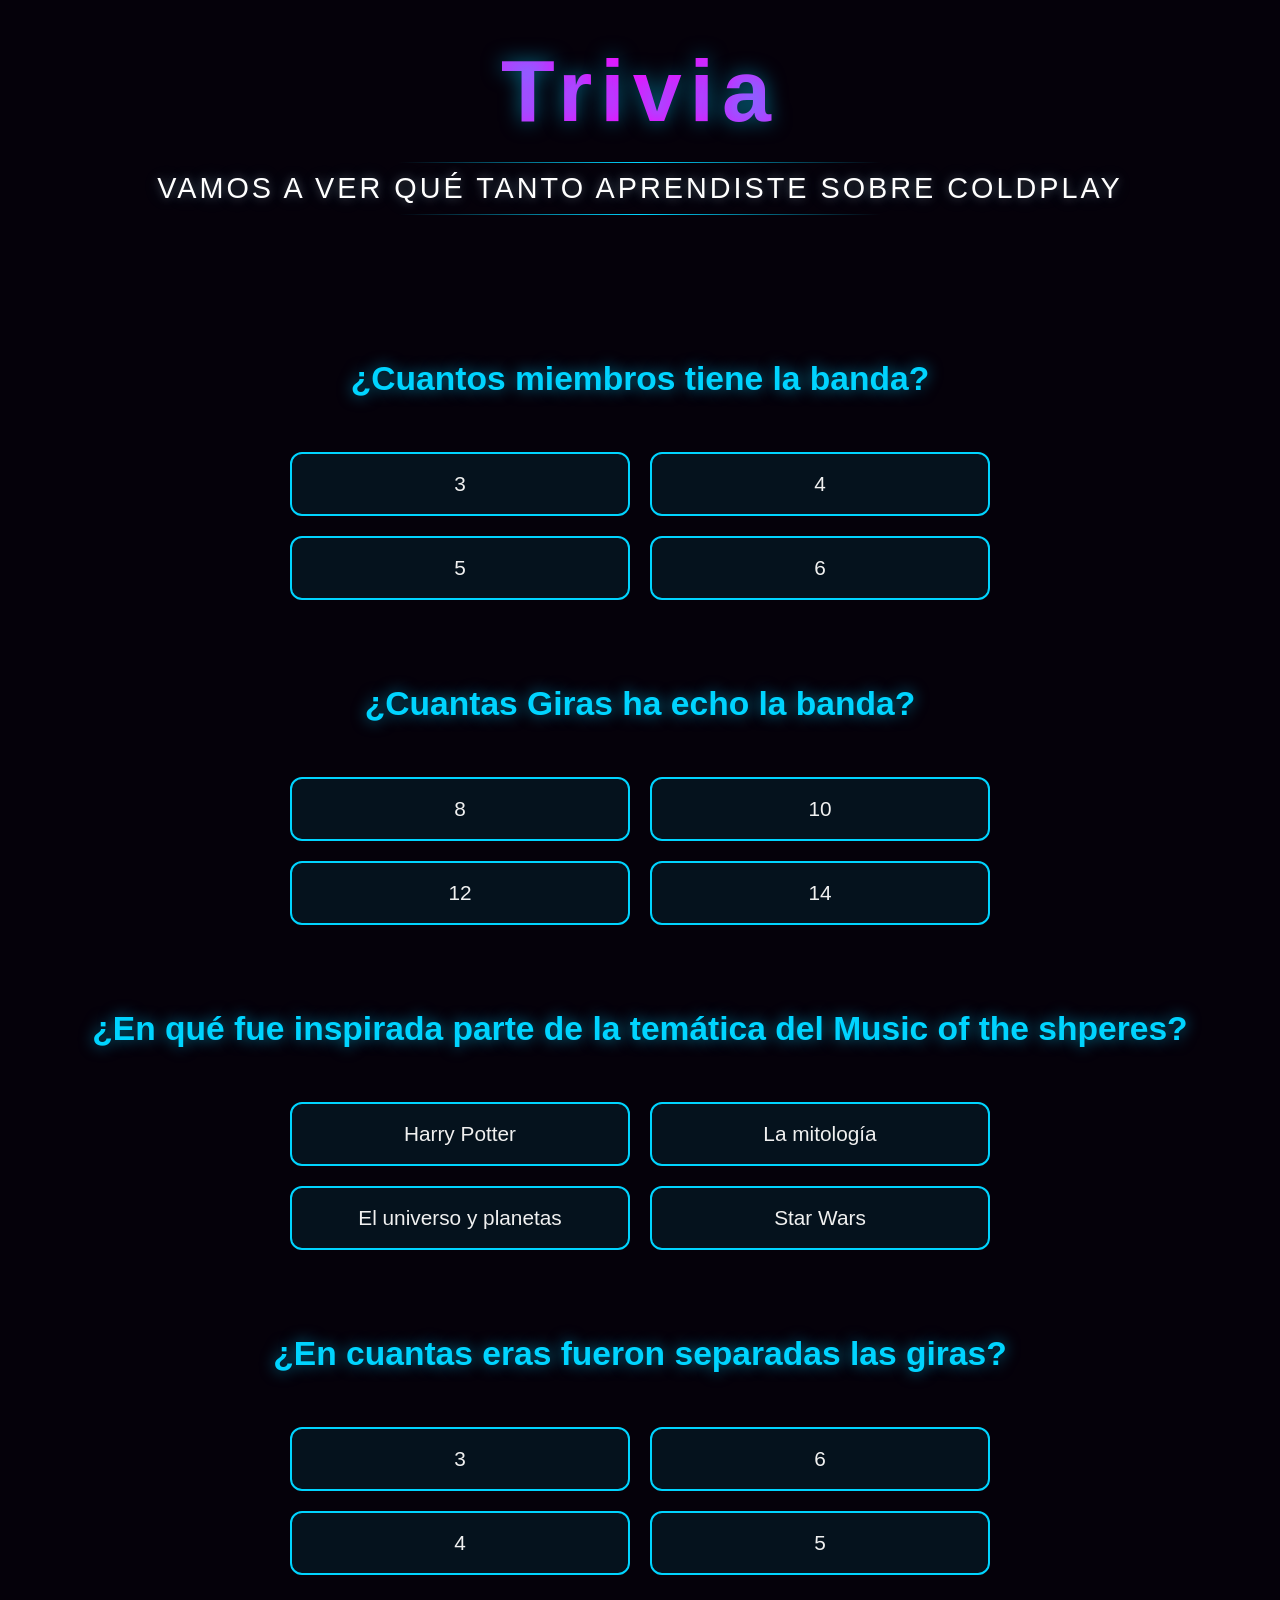
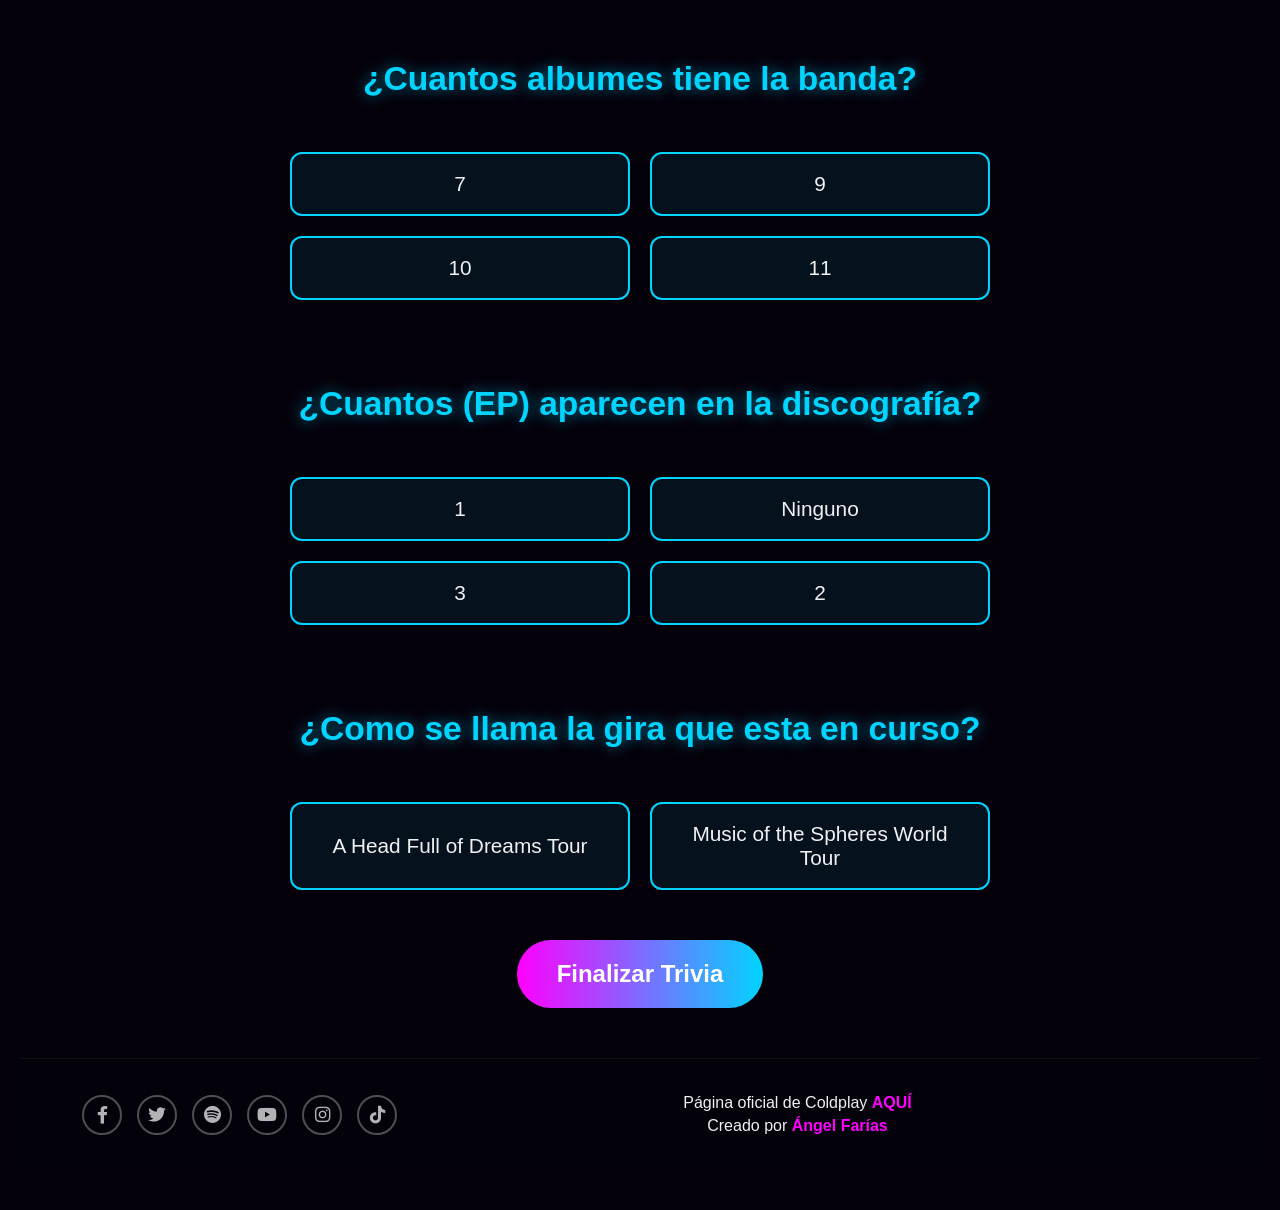
==== commit 722d38cb: "js" ====
--- a/index2.html
+++ b/index2.html
@@ -31,7 +31,7 @@
         <button class="btn-opcion">14</button>
     </div>
 
-    <h3>¿En que fue inspirada parte de la tematica del Music of the shperes?</h3>
+    <h3>¿En qué fue inspirada parte de la temática del Music of the shperes?</h3>
     <div class="opciones" data-correct="Star Wars">
         <button class="btn-opcion">Harry Potter</button>
         <button class="btn-opcion">La mitología</button>
--- a/styles2.css
+++ b/styles2.css
@@ -84,6 +84,8 @@
     margin: 30px auto;
 }
 
+/* ---------------------------------------------------------- */
+/* BOTONES */
 .btn-opcion {
     background: rgba(0, 212, 255, 0.08);
     border: 2px solid var(--cian);
@@ -112,6 +114,8 @@
     outline: none;
 }
 
+/* ---------------------------------------------------------- */
+/* BOTON DE VER RESULTADO */
 #btn-finalizar {
     display: block;
     margin: 50px auto;
@@ -132,6 +136,8 @@
     box-shadow: 0 0 30px rgba(255, 0, 255, 0.6);
 }
 
+/* ---------------------------------------------------------- */
+/* PANTALLAZO FINAL */
 #pantalla-resultado {
     position: fixed;
     top: 0;
@@ -202,6 +208,8 @@
     display: none !important;
 }
 
+/* ---------------------------------------------------------- */
+/* CREDITOS */
 footer {
     background-color: #03010a;
     padding: 30px 5%;
@@ -263,6 +271,7 @@
     text-decoration: underline;
 }
 
+/* EFECTOS DE RESPLANDOR */
 @keyframes glow {
     from {
         text-shadow: 0 0 10px rgba(0, 212, 255, 0.4);
@@ -282,4 +291,29 @@
         opacity: 1;
         transform: translateY(0);
     }
+}
+
+@media screen and (max-width: 768px) {
+    .footer-container {
+        flex-direction: column;
+        gap: 25px;
+        text-align: center;
+    }
+
+    .footer-credits {
+        display: flex;
+        flex-direction: column;
+        gap: 12px; 
+        width: 100%;
+    }
+
+    .footer-credits p {
+        font-size: 0.95rem;
+        line-height: 1.5;
+    }
+
+    .spans a {
+        display: inline-block;
+        padding: 2px 5px;
+    }
 }
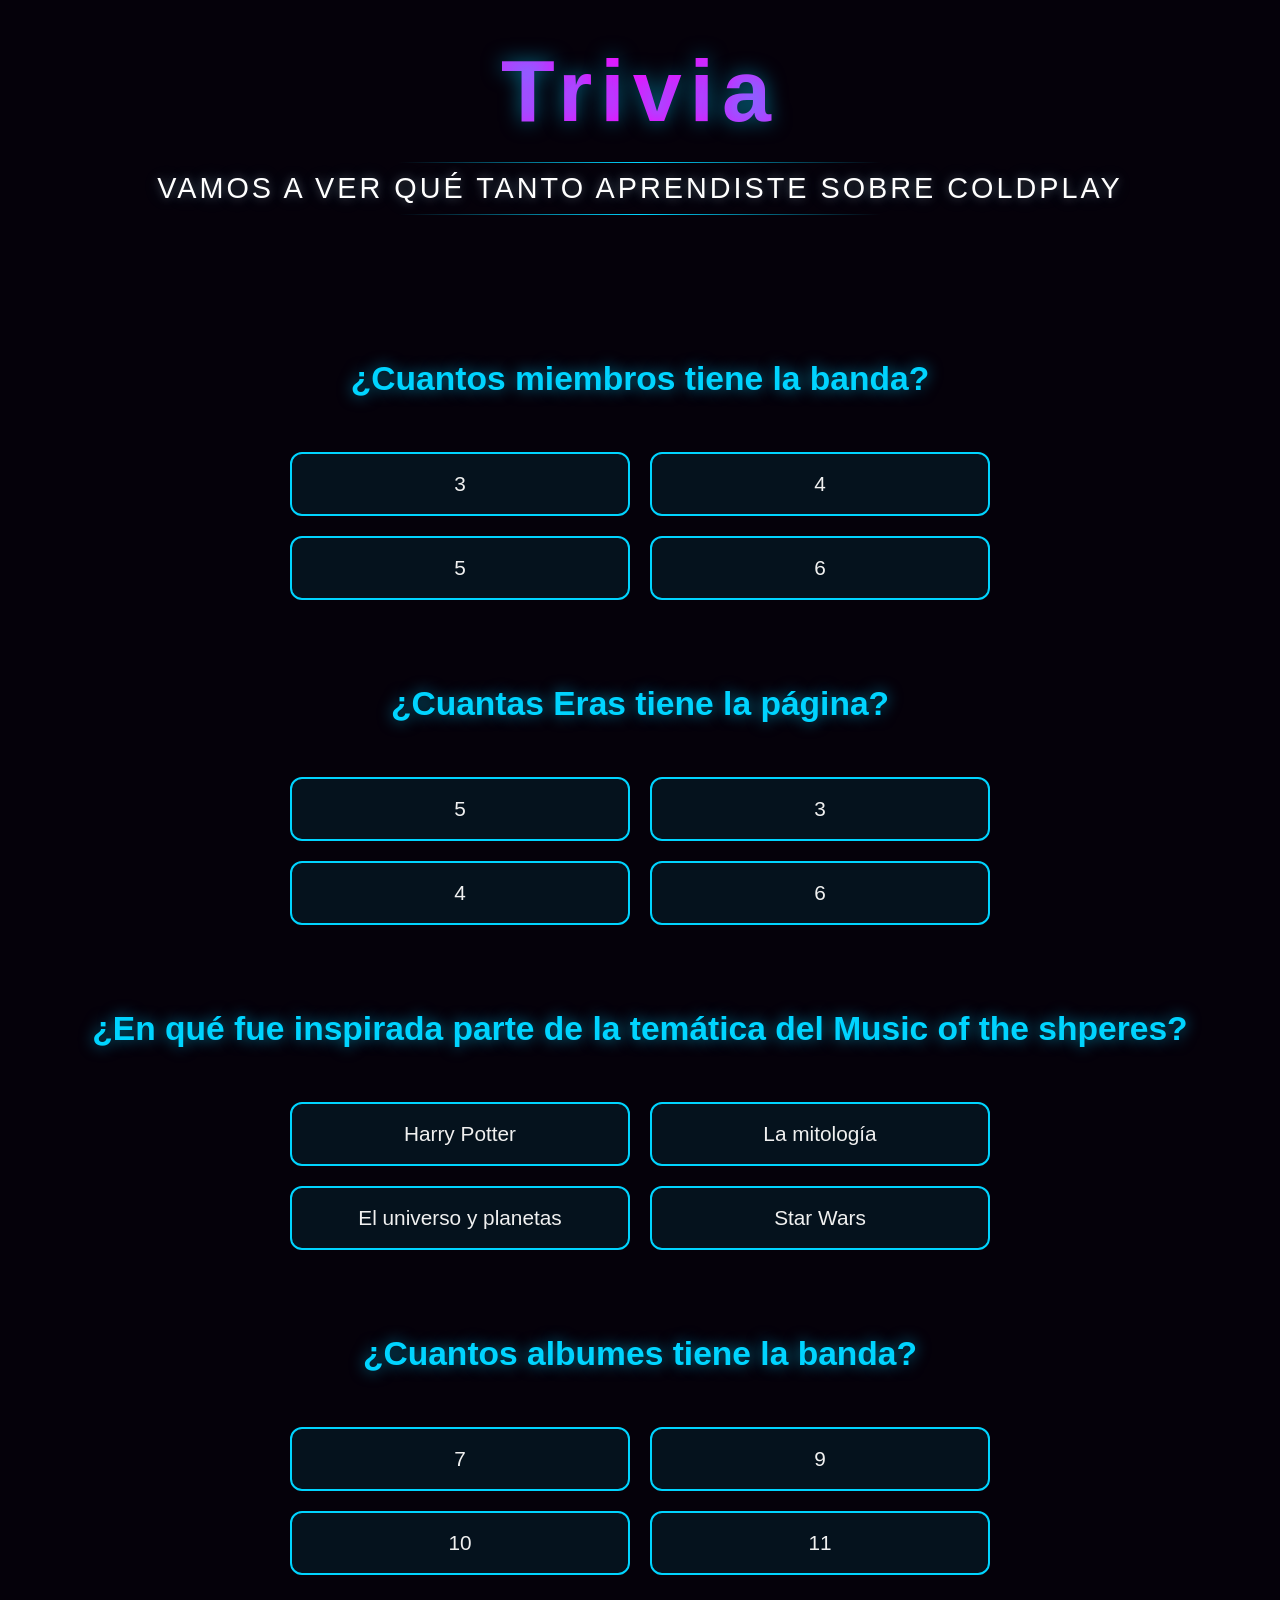
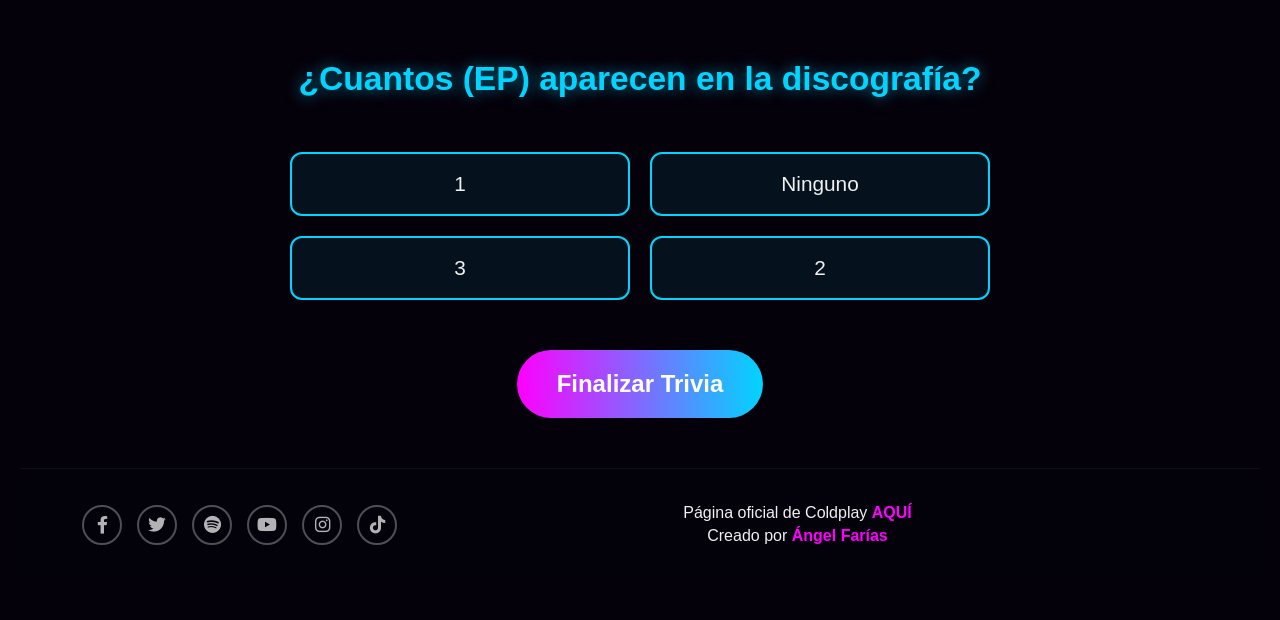
==== commit 870acd19: "new html" ====
--- a/index2.html
+++ b/index2.html
@@ -23,12 +23,12 @@
         <button class="btn-opcion">6</button>
     </div>
 
-    <h3>¿Cuantas Giras ha echo la banda?</h3>
-    <div class="opciones" data-correct="8">
-        <button class="btn-opcion">8</button>
-        <button class="btn-opcion">10</button>
-        <button class="btn-opcion">12</button>
-        <button class="btn-opcion">14</button>
+    <h3>¿Cuantas Eras tiene la página?</h3>
+    <div class="opciones" data-correct="4">
+        <button class="btn-opcion">5</button>
+        <button class="btn-opcion">3</button>
+        <button class="btn-opcion">4</button>
+        <button class="btn-opcion">6</button>
     </div>
 
     <h3>¿En qué fue inspirada parte de la temática del Music of the shperes?</h3>
@@ -39,13 +39,6 @@
         <button class="btn-opcion">Star Wars</button>
     </div>
 
-    <h3>¿En cuantas eras fueron separadas las giras?</h3>
-    <div class="opciones" data-correct="4">
-        <button class="btn-opcion">3</button>
-        <button class="btn-opcion">6</button>
-        <button class="btn-opcion">4</button>
-        <button class="btn-opcion">5</button>
-    </div>
 
     <h3>¿Cuantos albumes tiene la banda?</h3>
     <div class="opciones" data-correct="10">
@@ -61,12 +54,6 @@
         <button class="btn-opcion">Ninguno</button>
         <button class="btn-opcion">3</button>
         <button class="btn-opcion">2</button>
-    </div>
-
-    <h3>¿Como se llama la gira que esta en curso?</h3>
-    <div class="opciones" data-correct="Music of the Spheres World Tour">
-        <button class="btn-opcion">A Head Full of Dreams Tour</button>
-        <button class="btn-opcion">Music of the Spheres World Tour</button>
     </div>
 
     <button id="btn-finalizar">Finalizar Trivia</button>
